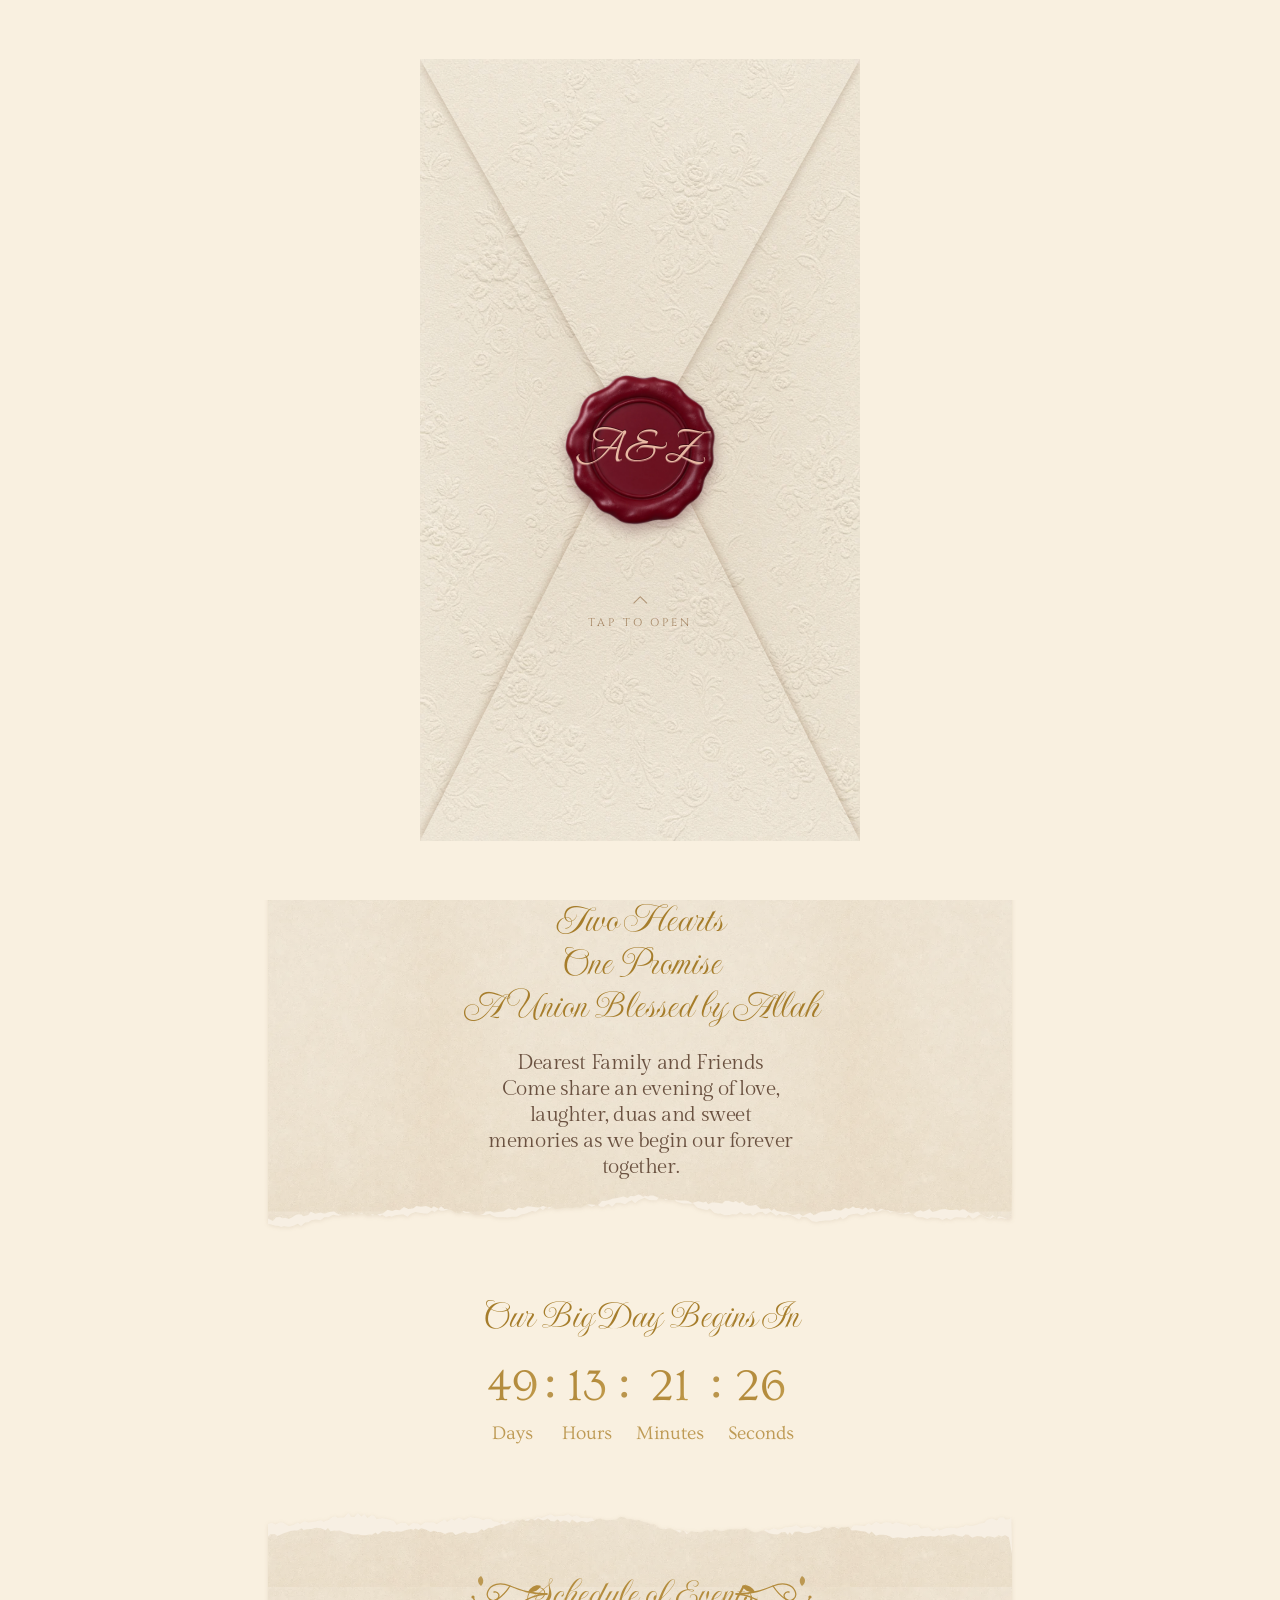
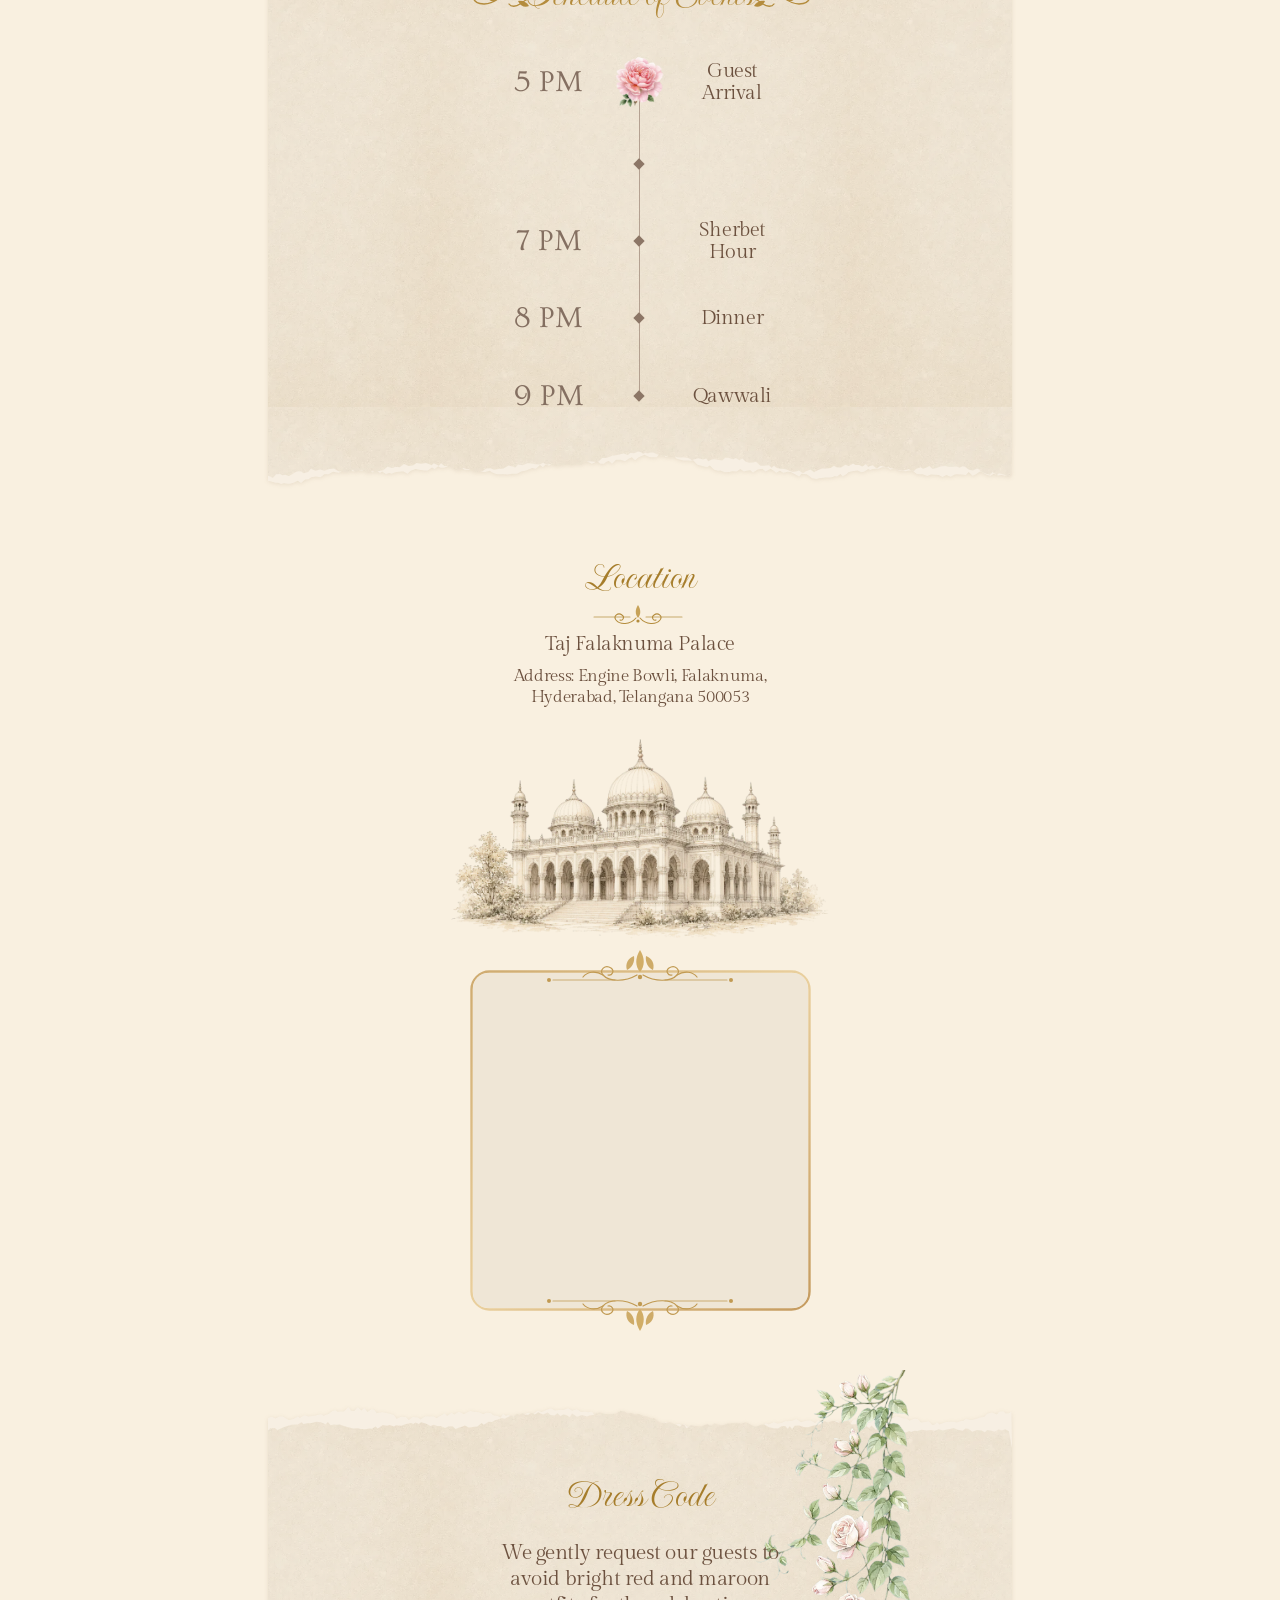
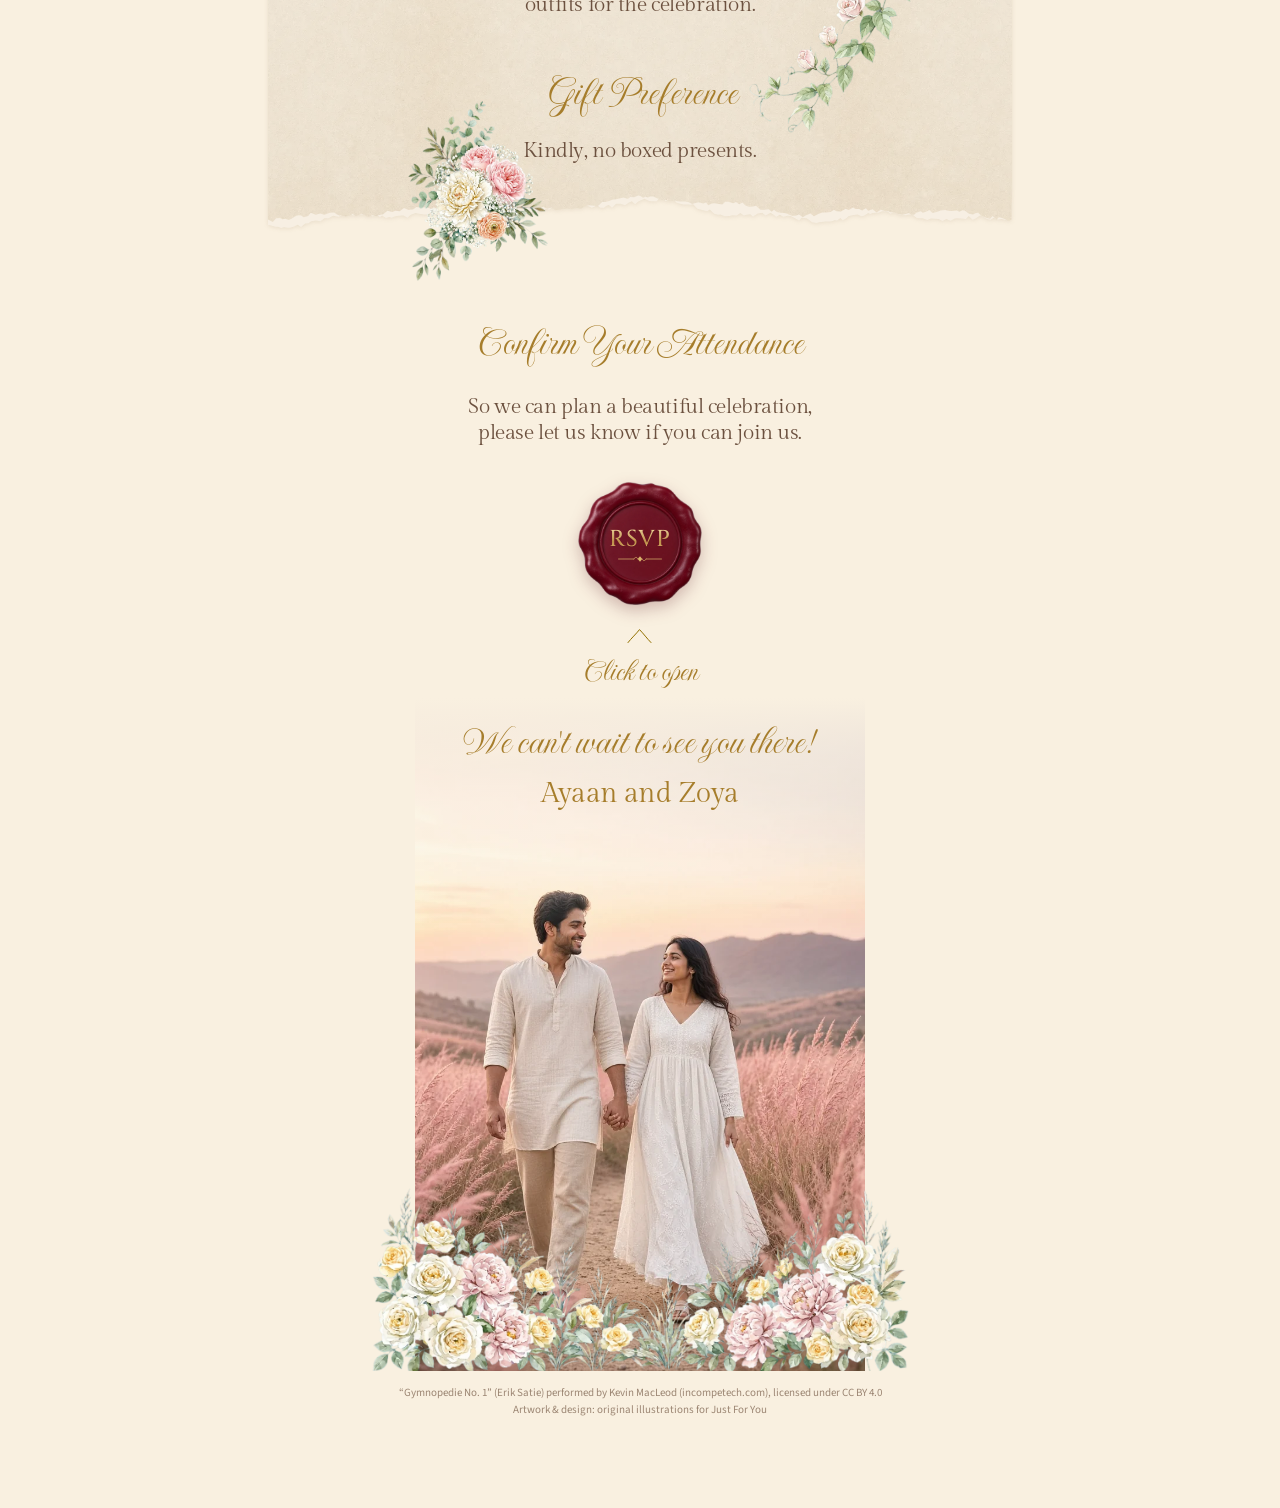
==== index.html @ adc402e2 "The Sacred Garden live invitation + editor" ====
<!doctype html>
<html lang="en">
<head>
<meta charset="utf-8">
<meta name="viewport" content="width=device-width,initial-scale=1,viewport-fit=cover">
<meta name="theme-color" content="#f9f0e0">
<title>The Sacred Garden — Wedding Invitation</title>
<meta property="og:title" content="The Sacred Garden — Wedding Invitation">
<meta property="og:description" content="You are warmly invited. Tap to open the invitation.">
<link rel="preload" href="assets/fonts/BeauRivage-400-normal-latin.woff2" as="font" type="font/woff2" crossorigin>
<link rel="preload" href="assets/fonts/ImperialScript-400-normal-latin.woff2" as="font" type="font/woff2" crossorigin>
<link rel="stylesheet" href="assets/fonts/fonts.css">
<link rel="stylesheet" href="styles.css">
</head>
<body class="is-locked">
<audio id="bgm" loop preload="auto"></audio>

<!-- ============ ENVELOPE INTRO ============ -->
<div id="intro" aria-label="Open your invitation" role="button" tabindex="0">
  <div class="env" id="env">
    <div class="env__inside"></div>
    <div class="env__glow"></div>
    <div class="env__w env__w--lr"><div class="env__flap env__flap--l"></div></div>
    <div class="env__w env__w--lr"><div class="env__flap env__flap--r"></div></div>
    <div class="env__w env__w--b"><div class="env__flap env__flap--b"></div></div>
    <div class="env__top" id="envTop"><div class="env__flap env__flap--t"></div></div>
    <div class="env__seal" id="envSeal"><img src="assets/img/seal.webp" alt=""><span class="env__mono" data-bind="monogram">A&amp;Z</span></div>
  </div>
  <div class="tap"><div class="tap__chev"></div><div class="tap__lbl">Tap to open</div></div>
</div>

<button id="audioBtn" type="button" aria-label="Pause music">
  <svg class="i-pause" viewBox="0 0 24 24"><rect x="6" y="5" width="4" height="14" rx="1"/><rect x="14" y="5" width="4" height="14" rx="1"/></svg>
  <svg class="i-play" viewBox="0 0 24 24"><polygon points="5,3 19,12 5,21"/></svg>
</button>

<main id="page">
  <!-- ============ 1. HERO ============ -->
  <section class="sec s-hero" id="s-hero">
    <div class="a hero-art"><img data-src-k="hero_image" src="assets/img/hero.webp" alt=""><div class="petals" aria-hidden="true"><i></i><i></i><i></i><i></i><i></i><i></i><i></i><i></i></div></div>
    <div class="a hero-glow"></div>
    <p class="a t-script hero-label" data-hero data-bind="hero_label" data-opt>Wedding Day</p>
    <p class="a t-ovo hero-date" data-hero data-bind="date_short">24.01.27</p>
    <h1 class="a t-names hero-names" data-hero><span class="fit" data-bind="groom_name">Ayaan</span><span class="gap"></span><span class="fit" data-bind="bride_name">Zoya</span></h1>
    <p class="a t-script hero-amp" data-hero>&amp;</p>
    <a class="a t-script hero-scroll" href="#s-count">Scroll down</a>
    <svg class="a chev bob hero-chev" viewBox="0 0 25 15.86"><path d="M1 1C4.37 5.44 9.14 9.57 12.5 14C16.8 9.57 19.69 5.44 23.99 1" fill="none" stroke="#937100" stroke-linecap="round"/></svg>
    <img class="a sway sway--a hero-fl" src="assets/img/flowers_left.webp" alt="">
    <img class="a sway sway--b hero-fr" src="assets/img/flowers_right.webp" alt="">
    <div class="a paper paper--hero"></div>
    <p class="a blessing" data-bind="blessing" data-opt dir="auto"></p>
    <p class="a t-script tagline" data-anim="fadein" data-dur="1" data-bind="tagline" data-opt data-ml></p>
    <div class="a t-body invite" data-anim="fadein" data-dur="2" data-delay=".2"><span data-bind="invite_heading" data-opt></span><span data-bind="invite_message" data-opt data-ml></span></div>
  </section>

  <!-- ============ 2. COUNTDOWN ============ -->
  <section class="sec s-count" id="s-count">
    <h2 class="a t-script sec-title" data-bind="countdown_title" data-opt>Our Big Day Begins In</h2>
    <div class="a cd" id="cd" data-anim="fadeinup" data-dur="1" data-dist="100">
      <div class="cd__b" id="cd-d"><div class="cd__w"><div class="cd__n">00</div></div><div class="cd__l">Days</div></div>
      <div class="cd__s s1">:</div>
      <div class="cd__b" id="cd-h"><div class="cd__w"><div class="cd__n">00</div></div><div class="cd__l">Hours</div></div>
      <div class="cd__s s2">:</div>
      <div class="cd__b" id="cd-m"><div class="cd__w"><div class="cd__n">00</div></div><div class="cd__l">Minutes</div></div>
      <div class="cd__s s3">:</div>
      <div class="cd__b" id="cd-s"><div class="cd__w"><div class="cd__n">00</div></div><div class="cd__l">Seconds</div></div>
    </div>
    <p class="a t-body cd-done" id="cdDone" hidden>Today is the day!</p>
  </section>

  <!-- ============ 3. SCHEDULE ============ -->
  <section class="sec s-sched" id="s-sched" data-opt-sec="events">
    <div class="a paper paper--sched"></div>
    <h2 class="a t-script sec-title sched-title" data-bind="schedule_title">Schedule of Events</h2>
    <svg class="a orn-l" data-anim="fadeinleft" data-dur="2" data-dist="40" viewBox="0 0 79 41"><use href="#flourish"/></svg>
    <svg class="a orn-r" data-anim="fadeinright" data-dur="2" data-dist="40" viewBox="0 0 79 41"><use href="#flourish" transform="translate(79 0) scale(-1 1)"/></svg>
    <div class="tl" id="tl"><div class="a tl__line" id="tlLine"></div><img class="a tl__rose" id="tlRose" src="assets/img/rose.webp" alt=""></div>
  </section>

  <!-- ============ 4. LOCATION ============ -->
  <section class="sec s-loc" id="s-loc" data-opt-sec="venue">
    <h2 class="a t-script sec-title">Location</h2>
    <svg class="a loc-orn" data-anim="zoomin" data-dur="3" data-scale=".9" viewBox="0 0 92 28"><use href="#crest-sm"/></svg>
    <div class="petal-fall" aria-hidden="true"><i class="pf1"></i><i class="pf2"></i><i class="pf3"></i><i class="pf4"></i><i class="pf5"></i><i class="pf6"></i></div>
    <p class="a t-body loc-name" data-anim="fadeinup" data-dur="2" data-dist="40" data-bind="venue">Taj Falaknuma Palace</p>
    <p class="a t-body loc-addr" data-anim="fadeinup" data-dur="2" data-dist="40"><span data-bind="venue_address" data-opt data-prefix="Address: "></span></p>
    <img class="a loc-art" data-anim="zoomin" data-dur="1" data-scale=".9" src="assets/img/venue.webp" alt="">
  </section>

  <!-- ============ 5. MAP ============ -->
  <section class="sec s-map" id="s-map" data-opt-sec="venue">
    <svg class="a map-frame" viewBox="0 0 341 341"><defs><linearGradient id="gfr" x1="0" y1="0" x2="1" y2="1"><stop offset="0" stop-color="#c49a54"/><stop offset=".5" stop-color="#e6c88e"/><stop offset="1" stop-color="#b8863f"/></linearGradient></defs><rect x="1.5" y="1.5" width="338" height="338" rx="18" fill="none" stroke="url(#gfr)" stroke-width="2.4"/></svg>
    <div class="a map-box"><iframe id="mapFrame" title="Venue map" loading="lazy" referrerpolicy="no-referrer-when-downgrade" allowfullscreen></iframe><a class="map-open" id="mapOpen" target="_blank" rel="noopener">Open in Google Maps ↗</a></div>
    <svg class="a map-orn map-orn--t" viewBox="0 0 190 43"><use href="#crest"/></svg>
    <svg class="a map-orn map-orn--b" viewBox="0 0 190 43"><use href="#crest" transform="translate(0 43) scale(1 -1)"/></svg>
  </section>

  <!-- ============ 6. DRESS CODE & GIFTS ============ -->
  <section class="sec s-notes" id="s-notes">
    <div class="a paper paper--notes"></div>
    <img class="a sway sway--c notes-vine" src="assets/img/vine.webp" alt="">
    <img class="a sway sway--d notes-fl" src="assets/img/flowers_left.webp" alt="">
    <div class="notes" id="notes">
      <div class="note" data-opt-wrap="dress_code"><h2 class="t-script sec-title-in">Dress Code</h2><p class="t-body note__p" data-anim="fadeinup" data-dur="2" data-dist="40" data-bind="dress_code"></p></div>
      <div class="note" data-opt-wrap="gift_note"><h2 class="t-script sec-title-in">Gift Preference</h2><p class="t-body note__p" data-anim="fadeinup" data-dur="2" data-dist="40" data-bind="gift_note"></p></div>
    </div>
  </section>

  <!-- ============ 7. RSVP ============ -->
  <section class="sec s-rsvp" id="s-rsvp">
    <h2 class="a t-script sec-title">Confirm Your Attendance</h2>
    <p class="a t-body rsvp-p" data-anim="fadeinup" data-dur="2" data-dist="40" data-bind="rsvp_message" data-opt></p>
    <button class="a rsvp-seal" id="rsvpOpen" type="button" data-anim="zoomin" data-dur="1.5" data-delay=".5" data-scale=".9" aria-label="Open the RSVP form">
      <img src="assets/img/seal.webp" alt=""><span class="rsvp-seal__t">RSVP</span><svg class="rsvp-seal__o" viewBox="0 0 60 10"><use href="#tiny"/></svg>
    </button>
    <svg class="a chev bob rsvp-chev" viewBox="0 0 25 15.86"><path d="M1 14.5C4.37 10.1 9.14 5.9 12.5 1.5C16.8 5.9 19.69 10.1 23.99 14.5" fill="none" stroke="#937100" stroke-linecap="round"/></svg>
    <button class="a t-script bob rsvp-click" type="button" onclick="document.getElementById('rsvpOpen').click()">Click to open</button>
  </section>

  <!-- ============ 8. CLOSING ============ -->
  <section class="sec s-end" id="s-end">
    <img class="a end-photo" data-src-k="couple_photo" src="assets/img/couple.webp" alt="The couple">
    <div class="a end-fade"></div>
    <h2 class="a t-script sec-title end-title" data-anim="fadein" data-dur="1" data-bind="closing_line" data-opt></h2>
    <p class="a t-body end-names" data-anim="fadeinup" data-dur="2" data-dist="40" data-bind="names_and">Ayaan and Zoya</p>
    <img class="a sway sway--e end-border" src="assets/img/border.webp" alt="">
  </section>
  <footer class="credit" id="credit"><span data-bind="music_credit" data-opt></span><br>Artwork &amp; design: original illustrations for Just For You</footer>
</main>

<!-- ============ RSVP POPUP ============ -->
<div class="pop" id="pop" hidden role="dialog" aria-modal="true" aria-labelledby="popT">
  <button class="pop__x" id="popX" type="button" aria-label="Close dialog window"><svg width="23" height="23" viewBox="0 0 23 23"><g fill="#fff"><rect transform="translate(11.31 11.31) rotate(-45) translate(-11.31 -11.31)" x="10.31" y="-3.69" width="2" height="30"/><rect transform="translate(11.31 11.31) rotate(45) translate(-11.31 -11.31)" x="10.31" y="-3.69" width="2" height="30"/></g></svg></button>
  <form class="pop__box" id="rsvpForm" novalidate>
    <h3 id="popT">Confirm Your Attendance</h3>
    <p class="pop__d" data-bind="rsvp_by" data-opt></p>
    <label class="pf"><span>Your name</span><input name="name" required autocomplete="name"></label>
    <div class="pf"><span>Will you be attending?</span>
      <label class="rd"><input type="radio" name="att" value="Joyfully accepts" required><i></i>Joyfully accepts</label>
      <label class="rd"><input type="radio" name="att" value="Regretfully declines"><i></i>Regretfully declines</label></div>
    <label class="pf"><span>Number of guests attending</span><input name="guests" inputmode="numeric"></label>
    <label class="pf"><span>A song that gets you dancing</span><input name="song"></label>
    <label class="pf"><span>Children attending</span><small>Please share their names and ages.</small><input name="kids"></label>
    <p class="pop__err" id="popErr" hidden>Please add your name and choose an option.</p>
    <button class="pop__btn" type="submit"><span>Submit</span><i class="shine"></i></button>
    <p class="pop__ok" id="popOk" hidden>Thank you! WhatsApp will open with your reply — just press send.</p>
  </form>
</div>

<!-- SVG ornaments (original drawings) -->
<svg width="0" height="0" style="position:absolute" aria-hidden="true">
  <defs>
    <g id="flourish" fill="none" stroke="#b48c3d" stroke-width="1.3" stroke-linecap="round">
      <path d="M77 21 C60 21 50 17 40 13 C30 9 21 11 18 18 C15 25 22 30 27 26 C31 23 28 18 24 19"/>
      <path d="M40 13 C34 22 26 30 14 31 C8 31 4 28 3 24"/>
      <path d="M77 21 C64 22 56 26 50 31 C46 34 41 34 39 31"/>
      <path d="M58 19 c3 -6 9 -8 13 -6 c-3 5 -8 7 -13 6z" fill="#b48c3d" stroke="none"/>
      <path d="M48 28 c2 5 7 7 11 5 c-2 -4 -7 -6 -11 -5z" fill="#b48c3d" stroke="none"/>
      <circle cx="3" cy="24" r="1.6" fill="#b48c3d" stroke="none"/>
      <path d="M11 13 c-4 -3 -4 -8 0 -10 c3 3 3 7 0 10z" fill="#b48c3d" stroke="none" opacity=".85"/>
    </g>
    <g id="crest-sm" fill="none" stroke="#b48c3d" stroke-width="1.1" stroke-linecap="round">
      <path d="M46 6 c-3 5 -3 9 0 13 c3 -4 3 -8 0 -13z" fill="#c7a258" stroke="none"/>
      <path d="M2 18 H38 M54 18 H90" opacity=".7"/>
      <path d="M44 19 C38 26 28 26 24 21 C21 17 26 13 30 16 C33 18 31 22 28 21"/>
      <path d="M48 19 C54 26 64 26 68 21 C71 17 66 13 62 16 C59 18 61 22 64 21"/>
      <circle cx="46" cy="22" r="1.6" fill="#b48c3d" stroke="none"/>
    </g>
    <g id="crest" fill="none" stroke="#c19a52" stroke-width="1.2" stroke-linecap="round">
      <path d="M8 38 H70 M120 38 H182" opacity=".75"/>
      <circle cx="4" cy="38" r="2" fill="#c19a52" stroke="none"/><circle cx="186" cy="38" r="2" fill="#c19a52" stroke="none"/>
      <path d="M95 8 c-5 8 -5 16 0 22 c5 -6 5 -14 0 -22z" fill="#d1ad66" stroke="none"/>
      <path d="M89 14 c-6 2 -9 8 -7 14 c5 -2 8 -8 7 -14z M101 14 c6 2 9 8 7 14 c-5 -2 -8 -8 -7 -14z" fill="#c9a35b" stroke="none" opacity=".9"/>
      <path d="M92 33 C80 40 64 40 58 33 C54 28 60 22 66 26 C70 29 67 34 63 33"/>
      <path d="M98 33 C110 40 126 40 132 33 C136 28 130 22 124 26 C120 29 123 34 127 33"/>
      <path d="M58 33 C50 28 42 30 38 35 M132 33 C140 28 148 30 152 35"/>
      <circle cx="95" cy="35" r="2.2" fill="#c19a52" stroke="none"/>
    </g>
    <g id="tiny" fill="none" stroke="#d9b56c" stroke-width=".9" stroke-linecap="round">
      <path d="M2 5 H22 M38 5 H58"/><path d="M30 1.5 l3 3.5 -3 3.5 -3 -3.5z" fill="#d9b56c" stroke="none"/>
      <path d="M22 5 c2 -3 4 -3 5 0 M38 5 c-2 3 -4 3 -5 0"/>
    </g>
  </defs>
</svg>

<script src="assets/sample-data.js"></script>
<script src="assets/jfy-codec.js"></script>
<script src="assets/data-loader.js"></script>
<script src="script.js"></script>
</body>
</html>
---- assets/fonts/fonts.css ----
@font-face {
  font-family: 'Amiri';
  font-style: normal;
  font-weight: 400;
  font-display: swap;
  src: url(Amiri-400-normal-arabic.woff2) format('woff2');
  unicode-range: U+0600-06FF, U+0750-077F, U+0870-0891, U+0897-08E1, U+08E3-08FF, U+200C-200E, U+2010-2011, U+204F, U+2E41, U+FB50-FDFF, U+FE70-FE74, U+FE76-FEFC, U+102E0-102FB, U+10E60-10E7E, U+10EC2-10EC7, U+10EC9-10EEE, U+10EF0-10EFF, U+1EE00-1EE03, U+1EE05-1EE1F, U+1EE21-1EE22, U+1EE24, U+1EE27, U+1EE29-1EE32, U+1EE34-1EE37, U+1EE39, U+1EE3B, U+1EE42, U+1EE47, U+1EE49, U+1EE4B, U+1EE4D-1EE4F, U+1EE51-1EE52, U+1EE54, U+1EE57, U+1EE59, U+1EE5B, U+1EE5D, U+1EE5F, U+1EE61-1EE62, U+1EE64, U+1EE67-1EE6A, U+1EE6C-1EE72, U+1EE74-1EE77, U+1EE79-1EE7C, U+1EE7E, U+1EE80-1EE89, U+1EE8B-1EE9B, U+1EEA1-1EEA3, U+1EEA5-1EEA9, U+1EEAB-1EEBB, U+1EEF0-1EEF1;
}
@font-face {
  font-family: 'Amiri';
  font-style: normal;
  font-weight: 400;
  font-display: swap;
  src: url(Amiri-400-normal-latin.woff2) format('woff2');
  unicode-range: U+0000-00FF, U+0131, U+0152-0153, U+02BB-02BC, U+02C6, U+02DA, U+02DC, U+0304, U+0308, U+0329, U+2000-206F, U+20AC, U+2122, U+2191, U+2193, U+2212, U+2215, U+FEFF, U+FFFD;
}
@font-face {
  font-family: 'Amiri';
  font-style: normal;
  font-weight: 700;
  font-display: swap;
  src: url(Amiri-700-normal-arabic.woff2) format('woff2');
  unicode-range: U+0600-06FF, U+0750-077F, U+0870-0891, U+0897-08E1, U+08E3-08FF, U+200C-200E, U+2010-2011, U+204F, U+2E41, U+FB50-FDFF, U+FE70-FE74, U+FE76-FEFC, U+102E0-102FB, U+10E60-10E7E, U+10EC2-10EC7, U+10EC9-10EEE, U+10EF0-10EFF, U+1EE00-1EE03, U+1EE05-1EE1F, U+1EE21-1EE22, U+1EE24, U+1EE27, U+1EE29-1EE32, U+1EE34-1EE37, U+1EE39, U+1EE3B, U+1EE42, U+1EE47, U+1EE49, U+1EE4B, U+1EE4D-1EE4F, U+1EE51-1EE52, U+1EE54, U+1EE57, U+1EE59, U+1EE5B, U+1EE5D, U+1EE5F, U+1EE61-1EE62, U+1EE64, U+1EE67-1EE6A, U+1EE6C-1EE72, U+1EE74-1EE77, U+1EE79-1EE7C, U+1EE7E, U+1EE80-1EE89, U+1EE8B-1EE9B, U+1EEA1-1EEA3, U+1EEA5-1EEA9, U+1EEAB-1EEBB, U+1EEF0-1EEF1;
}
@font-face {
  font-family: 'Amiri';
  font-style: normal;
  font-weight: 700;
  font-display: swap;
  src: url(Amiri-700-normal-latin.woff2) format('woff2');
  unicode-range: U+0000-00FF, U+0131, U+0152-0153, U+02BB-02BC, U+02C6, U+02DA, U+02DC, U+0304, U+0308, U+0329, U+2000-206F, U+20AC, U+2122, U+2191, U+2193, U+2212, U+2215, U+FEFF, U+FFFD;
}
@font-face {
  font-family: 'Beau Rivage';
  font-style: normal;
  font-weight: 400;
  font-display: swap;
  src: url(BeauRivage-400-normal-latin.woff2) format('woff2');
  unicode-range: U+0000-00FF, U+0131, U+0152-0153, U+02BB-02BC, U+02C6, U+02DA, U+02DC, U+0304, U+0308, U+0329, U+2000-206F, U+20AC, U+2122, U+2191, U+2193, U+2212, U+2215, U+FEFF, U+FFFD;
}
@font-face {
  font-family: 'Cinzel';
  font-style: normal;
  font-weight: 400;
  font-display: swap;
  src: url(Cinzel-400-normal-latin.woff2) format('woff2');
  unicode-range: U+0000-00FF, U+0131, U+0152-0153, U+02BB-02BC, U+02C6, U+02DA, U+02DC, U+0304, U+0308, U+0329, U+2000-206F, U+20AC, U+2122, U+2191, U+2193, U+2212, U+2215, U+FEFF, U+FFFD;
}
@font-face {
  font-family: 'Cinzel';
  font-style: normal;
  font-weight: 500;
  font-display: swap;
  src: url(Cinzel-500-normal-latin.woff2) format('woff2');
  unicode-range: U+0000-00FF, U+0131, U+0152-0153, U+02BB-02BC, U+02C6, U+02DA, U+02DC, U+0304, U+0308, U+0329, U+2000-206F, U+20AC, U+2122, U+2191, U+2193, U+2212, U+2215, U+FEFF, U+FFFD;
}
@font-face {
  font-family: 'Cormorant Garamond';
  font-style: normal;
  font-weight: 300;
  font-display: swap;
  src: url(CormorantGaramond-300-normal-latin.woff2) format('woff2');
  unicode-range: U+0000-00FF, U+0131, U+0152-0153, U+02BB-02BC, U+02C6, U+02DA, U+02DC, U+0304, U+0308, U+0329, U+2000-206F, U+20AC, U+2122, U+2191, U+2193, U+2212, U+2215, U+FEFF, U+FFFD;
}
@font-face {
  font-family: 'Cormorant Garamond';
  font-style: normal;
  font-weight: 400;
  font-display: swap;
  src: url(CormorantGaramond-400-normal-latin.woff2) format('woff2');
  unicode-range: U+0000-00FF, U+0131, U+0152-0153, U+02BB-02BC, U+02C6, U+02DA, U+02DC, U+0304, U+0308, U+0329, U+2000-206F, U+20AC, U+2122, U+2191, U+2193, U+2212, U+2215, U+FEFF, U+FFFD;
}
@font-face {
  font-family: 'Gilda Display';
  font-style: normal;
  font-weight: 400;
  font-display: swap;
  src: url(GildaDisplay-400-normal-latin.woff2) format('woff2');
  unicode-range: U+0000-00FF, U+0131, U+0152-0153, U+02BB-02BC, U+02C6, U+02DA, U+02DC, U+0304, U+0308, U+0329, U+2000-206F, U+20AC, U+2122, U+2191, U+2193, U+2212, U+2215, U+FEFF, U+FFFD;
}
@font-face {
  font-family: 'Imperial Script';
  font-style: normal;
  font-weight: 400;
  font-display: swap;
  src: url(ImperialScript-400-normal-latin.woff2) format('woff2');
  unicode-range: U+0000-00FF, U+0131, U+0152-0153, U+02BB-02BC, U+02C6, U+02DA, U+02DC, U+0304, U+0308, U+0329, U+2000-206F, U+20AC, U+2122, U+2191, U+2193, U+2212, U+2215, U+FEFF, U+FFFD;
}
@font-face {
  font-family: 'Ovo';
  font-style: normal;
  font-weight: 400;
  font-display: swap;
  src: url(Ovo-400-normal-latin.woff2) format('woff2');
  unicode-range: U+0000-00FF, U+0131, U+0152-0153, U+02BB-02BC, U+02C6, U+02DA, U+02DC, U+0304, U+0308, U+0329, U+2000-206F, U+20AC, U+2122, U+2191, U+2193, U+2212, U+2215, U+FEFF, U+FFFD;
}
@font-face {
  font-family: 'Source Sans 3';
  font-style: normal;
  font-weight: 400;
  font-display: swap;
  src: url(SourceSans3-400-normal-latin.woff2) format('woff2');
  unicode-range: U+0000-00FF, U+0131, U+0152-0153, U+02BB-02BC, U+02C6, U+02DA, U+02DC, U+0304, U+0308, U+0329, U+2000-206F, U+20AC, U+2122, U+2191, U+2193, U+2212, U+2215, U+FEFF, U+FFFD;
}
---- styles.css ----
/* The Sacred Garden — layout measured at 390px and centred like the reference artboard (all widths). */
[hidden]{display:none!important}
:root{--cream:#f9f0e0;--gold:#a67d2b;--gold2:#b48c3d;--brown:#6c513f;--brown2:#846f61;--wine:#5a0f1b;
  --f-names:'Beau Rivage',cursive;--f-script:'Imperial Script',cursive;--f-ovo:'Ovo',serif;--f-body:'Gilda Display','Cormorant Garamond',serif}
*{box-sizing:border-box;margin:0;padding:0}
html{-webkit-text-size-adjust:100%;scroll-behavior:smooth}
body{background:var(--cream);color:var(--brown);overflow-x:hidden;-webkit-tap-highlight-color:transparent}
body.is-locked{overflow:hidden;height:100vh}
img{display:block;max-width:none;user-select:none;-webkit-user-drag:none}
button{font:inherit;color:inherit;background:none;border:0;cursor:pointer}
a{color:inherit;text-decoration:none}
#page{position:relative;overflow:hidden}
.sec{position:relative;width:100%}
.a{position:absolute}
.t-script{font-family:var(--f-script);font-weight:400;color:var(--gold);text-align:center}
.t-ovo{font-family:var(--f-ovo);color:var(--gold);text-align:center}
.t-names{font-family:var(--f-names);font-weight:400;color:var(--gold);text-align:center}
.t-body{font-family:var(--f-body);font-weight:400;letter-spacing:-.02em;color:var(--brown);text-align:center}
.sec-title{left:0;right:0;font-size:41px;line-height:64px;height:64px;white-space:nowrap}
.sec-title-in{font-family:var(--f-script);font-weight:400;color:var(--gold);font-size:41px;line-height:64px;height:64px;white-space:nowrap}

/* ---------- torn parchment bands ---------- */
.paper{left:calc(50% - 372px);width:744px;filter:drop-shadow(0 1px 2px rgba(120,90,50,.12))}
.paper::before,.paper::after{content:"";position:absolute;left:0;right:0}
.paper::before{top:0;bottom:0;background:#f7efe3;
  -webkit-mask:url(assets/img/torn-top2.svg) top/100% 56px no-repeat,linear-gradient(#000,#000) center/100% calc(100% - 110px) no-repeat,url(assets/img/torn-bot2.svg) bottom/100% 56px no-repeat;
          mask:url(assets/img/torn-top2.svg) top/100% 56px no-repeat,linear-gradient(#000,#000) center/100% calc(100% - 110px) no-repeat,url(assets/img/torn-bot2.svg) bottom/100% 56px no-repeat}
.paper::after{top:7px;bottom:7px;background:linear-gradient(rgba(236,228,224,.42),rgba(236,228,224,.42)),url(assets/img/parchment.webp) center/420px,#ede1cf;
  -webkit-mask:url(assets/img/torn-top.svg) top/100% 50px no-repeat,linear-gradient(#000,#000) center/100% calc(100% - 98px) no-repeat,url(assets/img/torn-bot.svg) bottom/100% 50px no-repeat;
          mask:url(assets/img/torn-top.svg) top/100% 50px no-repeat,linear-gradient(#000,#000) center/100% calc(100% - 98px) no-repeat,url(assets/img/torn-bot.svg) bottom/100% 50px no-repeat}

/* ---------- 1. hero (1240) ---------- */
.s-hero{height:1240px}
.hero-art{top:0;left:calc(50% - 225px);width:450px;height:800px;overflow:hidden;
  -webkit-mask:linear-gradient(#000 0,#000 78%,transparent 96%);mask:linear-gradient(#000 0,#000 78%,transparent 96%)}
.hero-art img{width:450px;height:800px;object-fit:cover;opacity:.55;animation:kb 24s ease-in-out infinite alternate}
@keyframes kb{to{transform:scale(1.06)}}
.hero-glow{top:0;left:calc(50% - 225px);width:450px;height:676px;opacity:.5;background:radial-gradient(circle,#fff9eb 0%,rgba(255,231,192,0) 85%)}
.hero-art::after{content:"";position:absolute;inset:0;background:radial-gradient(ellipse 60% 45% at 50% 42%,rgba(249,240,224,.92),rgba(249,240,224,.35) 70%,rgba(249,240,224,.2))}
.hero-label{top:154px;left:0;right:0;font-size:40px;line-height:20px;height:37px;padding-top:8px}
.hero-date{top:196px;left:0;right:0;font-size:25px;line-height:13px;height:37px;padding-top:12px}
.hero-names{top:294px;left:0;right:0;height:168px;font-size:80px;line-height:56px}
.hero-names span{display:block;height:56px;white-space:nowrap}
.hero-amp{top:356px;left:calc(50% - 22px);width:55px;font-size:40px;line-height:44px;color:#a07b33}
.hero-scroll{top:518px;left:calc(50% - 158px);width:316px;font-size:32px;line-height:35px}
.chev{width:25px;height:16px;overflow:visible}
.hero-chev{top:558px;left:calc(50% - 12px)}
.hero-fl{top:568px;left:calc(50% - 237px);width:218px;height:334px;object-fit:contain;object-position:left bottom;transform-origin:0 100%}
.hero-fr{top:586px;left:calc(50% + 38px);width:210px;height:319px;object-fit:contain;object-position:right bottom;transform-origin:100% 100%}
.paper--hero{top:763px;height:477px}
.blessing{top:813px;left:calc(50% - 142px);width:283px;height:86px;font-family:'Amiri',serif;font-weight:700;font-size:31px;line-height:86px;color:var(--gold);text-align:center;white-space:nowrap}
.tagline{top:899px;left:0;right:0;font-size:41px;line-height:43px}
.invite{top:1050px;left:calc(50% - 153px);width:307px;font-size:21px;line-height:26px;color:#6a5140}
.invite span{display:block}
.petals{position:absolute;inset:0;pointer-events:none}
.petals i{position:absolute;top:-20px;width:11px;height:9px;border-radius:70% 0 70% 0;background:linear-gradient(135deg,#f6d3cf,#e8a9a4);opacity:0;animation:fall 11s linear infinite}
.petals i:nth-child(1){left:12%;animation-delay:0s}.petals i:nth-child(2){left:28%;animation-delay:2.5s;animation-duration:13s}
.petals i:nth-child(3){left:46%;animation-delay:5s}.petals i:nth-child(4){left:63%;animation-delay:1.2s;animation-duration:12s}
.petals i:nth-child(5){left:78%;animation-delay:3.8s}.petals i:nth-child(6){left:90%;animation-delay:7s;animation-duration:14s}
.petals i:nth-child(7){left:36%;animation-delay:8.5s}.petals i:nth-child(8){left:70%;animation-delay:9.6s;animation-duration:12s}
@keyframes fall{0%{opacity:0;transform:translate(0,0) rotate(0)}10%{opacity:.9}85%{opacity:.8}100%{opacity:0;transform:translate(60px,640px) rotate(420deg)}}

/* sway (Tilda "intoview" loops: scale + rotate, 2s each way) */
.sway{animation:2s ease-in-out infinite alternate}
.sway--a{animation-name:swA}.sway--b{animation-name:swB}.sway--c{animation-name:swC}.sway--d{animation-name:swD;animation-duration:1.5s}.sway--e{animation-name:swC}
@keyframes swA{to{scale:1.06;rotate:2deg}}@keyframes swB{to{scale:1.04;rotate:-2deg}}
@keyframes swC{to{scale:1.02;rotate:1deg}}@keyframes swD{0%{scale:1;rotate:0deg}33%{scale:1.04;rotate:1deg}66%{scale:.98;rotate:-2deg}100%{scale:1;rotate:0deg}}
.bob{animation:bob 1.1s ease-in-out infinite}
@keyframes bob{0%,100%{translate:0 0}55%{translate:0 5px}}

/* ---------- 2. countdown (247) ---------- */
.s-count{height:247px;margin-top:15px}
.s-count .sec-title{top:29px}
.cd{top:104px;left:calc(50% - 235px);width:470px;display:flex;justify-content:center;align-items:center;gap:6px}
.cd__b{text-align:center}
.cd__w{overflow:hidden;height:56px;display:flex;align-items:center;justify-content:center}
.cd__n{font:45px/1.2 var(--f-ovo);white-space:nowrap;display:block;
  background:linear-gradient(105deg,#b48c3d 0%,#b48c3d 25%,#cda95a 46%,#d8ba72 52%,#cda95a 58%,#b48c3d 75%,#b48c3d 100%);background-size:300% 100%;
  -webkit-background-clip:text;background-clip:text;-webkit-text-fill-color:transparent;color:transparent;clip-path:inset(0 100% 0 0);
  transition:transform .55s cubic-bezier(.25,.1,.25,1),opacity .55s ease}
.cd.on .cd__n{animation:ink 1.1s cubic-bezier(.4,0,.2,1) forwards,shim 4.5s ease-in-out 1.1s infinite}
.cd.on #cd-h .cd__n{animation-delay:.18s,1.28s}.cd.on #cd-m .cd__n{animation-delay:.36s,1.46s}.cd.on #cd-s .cd__n{animation-delay:.54s,1.64s}
@keyframes ink{to{clip-path:inset(0 0 0 0)}}
@keyframes shim{0%,100%{background-position:100% 0}50%{background-position:0 0}}
.cd__n.out{transform:translateY(-60%);opacity:0}.cd__n.in{transform:translateY(60%);opacity:0;transition:none}
.cd__l{font:400 19px var(--f-ovo);margin-top:8px;color:#b48c3d;opacity:0;transition:opacity .8s ease}
.cd.on .cd__l{opacity:.85}.cd.on #cd-d .cd__l{transition-delay:.9s}.cd.on #cd-h .cd__l{transition-delay:1.08s}.cd.on #cd-m .cd__l{transition-delay:1.26s}.cd.on #cd-s .cd__l{transition-delay:1.44s}
.cd__s{font:52px/1 var(--f-ovo);margin-top:-40px;color:#b48c3d;opacity:0;transition:opacity .6s ease}
.cd.on .cd__s{opacity:.9}.cd.on .s1{transition-delay:.25s}.cd.on .s2{transition-delay:.43s}.cd.on .s3{transition-delay:.61s}
.cd-done{top:120px;left:0;right:0;font-size:26px;color:var(--gold)}

/* ---------- 3. schedule ---------- */
.s-sched{height:570px;margin-top:15px}
.paper--sched{top:-20px;height:600px}
.sched-title{top:45px;color:var(--gold2)}
.orn-l,.orn-r{top:56px;width:79px;height:41px}
.orn-l{left:calc(50% - 170px)}.orn-r{left:calc(50% + 94px)}
.tl{position:absolute;inset:0}
.tl__line{left:calc(50% - 1px);top:160px;width:1px;background:#9c8575;opacity:.7}
.tl__dot{position:absolute;left:calc(50% - 5px);width:8px;height:8px;background:#8c7666;rotate:45deg}
.tl__time{position:absolute;left:calc(50% - 156px);width:129px;font:30px/47px var(--f-ovo);color:var(--brown2);text-align:center;white-space:nowrap}
.tl__name{position:absolute;left:calc(50% + 42px);width:100px;font:20px/22px var(--f-body);letter-spacing:-.02em;color:var(--brown);text-align:center;overflow-wrap:break-word}
.tl__rose{left:calc(50% - 28px);top:140px;width:55px;height:50px;object-fit:contain;z-index:2;will-change:transform}

/* ---------- 4. location (421) ---------- */
.s-loc{height:421px;margin-top:30px}
.s-loc .sec-title{top:28px}
.loc-orn{top:82px;left:calc(50% - 48px);width:92px;height:28px}
.loc-name{top:112px;left:calc(50% - 160px);width:320px;font-size:20px;line-height:31px}
.loc-addr{top:149px;left:calc(50% - 154px);width:308px;font-size:17px;line-height:21px}
.loc-art{top:222px;left:calc(50% - 189px);width:378px;height:200px;object-fit:contain}
.petal-fall{position:absolute;inset:0;pointer-events:none;z-index:4}
.petal-fall i{position:absolute;width:30px;height:24px;background:radial-gradient(ellipse at 30% 30%,#fbe3e0,#eab1ab 70%);border-radius:80% 10% 80% 10%;box-shadow:inset -2px -2px 4px rgba(190,110,110,.25);opacity:0}
.pf1{top:20px;left:calc(50% + 140px)}.pf2{top:11px;left:calc(50% - 118px)}.pf3{top:127px;left:calc(50% - 189px)}.pf4{top:144px;left:calc(50% + 172px)}.pf5{top:260px;left:calc(50% - 170px)}.pf6{top:284px;left:calc(50% + 95px)}
.s-loc.seen .petal-fall i{animation:8s ease-in forwards}
.s-loc.seen .pf1{animation-name:pfa}.s-loc.seen .pf2{animation-name:pfb}.s-loc.seen .pf3{animation-name:pfc;animation-duration:9s}.s-loc.seen .pf4{animation-name:pfd}.s-loc.seen .pf5{animation-name:pfe;animation-duration:3s}.s-loc.seen .pf6{animation-name:pff;animation-duration:2s}
@keyframes pfa{0%{opacity:1}37%{transform:translate(27px,163px) rotate(-6deg)}75%{opacity:.8;transform:translate(60px,341px) rotate(-7deg)}100%{opacity:0;transform:translate(77px,381px) rotate(2deg)}}
@keyframes pfb{0%{opacity:1}37%{transform:translate(-39px,163px) rotate(-6deg)}75%{opacity:.8;transform:translate(-69px,341px) rotate(2deg)}100%{opacity:0;transform:translate(-77px,381px) rotate(2deg)}}
@keyframes pfc{0%{opacity:1}33%{transform:translate(29px,73px) rotate(-6deg)}78%{opacity:1;transform:translate(57px,204px) rotate(-6deg)}100%{opacity:0;transform:translate(67px,224px) rotate(-6deg)}}
@keyframes pfd{0%{opacity:1}37%{transform:translate(-39px,133px) rotate(-6deg)}75%{opacity:1;transform:translate(-69px,221px) rotate(2deg)}100%{opacity:0;transform:translate(-99px,251px) rotate(2deg)}}
@keyframes pfe{0%{opacity:1}100%{opacity:0;transform:translate(39px,83px) rotate(-12deg)}}
@keyframes pff{0%{opacity:1}100%{opacity:0;transform:translate(-39px,73px) rotate(-6deg)}}

/* ---------- 5. map (343) ---------- */
.s-map{height:343px;margin-top:30px}
.map-frame{top:2px;left:calc(50% - 170px);width:341px;height:341px;opacity:.8}
.map-box{top:5px;left:calc(50% - 167px);width:335px;height:335px;border-radius:15px;overflow:hidden;background:#efe6d6}
.map-box iframe{width:100%;height:100%;border:0;display:block}
.map-open{position:absolute;right:8px;top:8px;font:12px/1 'Source Sans 3',sans-serif;background:rgba(255,255,255,.92);color:#5a3f2e;padding:7px 10px;border-radius:999px;box-shadow:0 2px 6px rgba(0,0,0,.15)}
.map-orn{left:calc(50% - 95px);width:190px;height:43px}
.map-orn--t{top:-26px}.map-orn--b{top:328px}

/* ---------- 6. dress code & gifts ---------- */
.s-notes{height:491px;margin-top:60px}
.notes-rose{top:-181px;left:calc(50% - 254px);width:118px;height:109px;object-fit:contain}
.paper--notes{top:20px;height:452px}
.notes-vine{top:-1px;left:calc(50% - 5px);width:276px;height:363px;object-fit:contain;object-position:right top;transform-origin:100% 0;z-index:1}
.notes-fl{top:330px;left:calc(50% - 232px);width:190px;height:180px;object-fit:contain;object-position:left bottom;transform-origin:0 100%;z-index:1}
.notes{position:absolute;top:92px;left:calc(50% - 160px);width:320px;text-align:center;z-index:2}
.note+.note{margin-top:43px}
.note h2{margin:0 -120px 13px}
.note__p{font-size:21px;line-height:26px;padding:0 10px}

/* ---------- 7. RSVP (438) ---------- */
.s-rsvp{height:438px}
.s-rsvp .sec-title{top:51px}
.rsvp-p{top:134px;left:calc(50% - 186px);width:372px;font-size:21px;line-height:26px}
.rsvp-seal{top:217px;left:calc(50% - 95px);width:190px;height:133px;display:grid;place-items:center}
.rsvp-seal img{grid-area:1/1;width:124px;height:124px;object-fit:contain;filter:drop-shadow(0 6px 8px rgba(90,15,27,.25));transition:transform .3s}
.rsvp-seal:hover img{transform:scale(1.04)}
.rsvp-seal__t{grid-area:1/1;position:relative;font:500 23px/1 'Cinzel',serif;letter-spacing:.04em;margin-top:-8px;background:linear-gradient(180deg,#f3d9a0,#c99a4e 60%,#e4c07c);-webkit-background-clip:text;background-clip:text;color:transparent;text-shadow:0 1px 0 rgba(0,0,0,.05)}
.rsvp-seal__o{grid-area:1/1;position:relative;width:46px;height:8px;margin-top:30px}
.rsvp-chev{top:368px;left:calc(50% - 13px)}
.rsvp-click{top:387px;left:calc(50% - 112px);width:224px;font-size:32px;line-height:50px}

/* ---------- 8. closing (673) ---------- */
.s-end{height:673px}
.end-photo{top:0;left:calc(50% - 225px);width:450px;height:675px;object-fit:cover;object-position:50% 30%}
.end-fade{top:0;left:calc(50% - 226px);width:451px;height:237px;background:linear-gradient(0deg,rgba(232,221,207,0) 0%,#f9f0e0 100%)}
.end-title{top:12px}
.end-names{top:73px;left:calc(50% - 180px);width:360px;font-size:28px;line-height:45px;color:var(--gold)}
.end-border{top:466px;left:calc(50% - 268px);width:537px;height:210px;object-fit:contain;object-position:50% 100%;transform-origin:50% 100%}
.credit{position:relative;padding:14px 18px 90px;font:11px/1.5 'Source Sans 3',sans-serif;color:#9b8572;text-align:center;background:var(--cream)}

/* ---------- entrance animations (Tilda-style) ---------- */
[data-anim]{opacity:0;transition-property:opacity,translate,scale;transition-timing-function:ease;transition-duration:var(--dur,1s);transition-delay:var(--delay,0s)}
[data-anim=fadeinup]{translate:0 var(--dist,30px)}
[data-anim=fadeinleft]{translate:calc(var(--dist,40px) * -1) 0}
[data-anim=fadeinright]{translate:var(--dist,40px) 0}
[data-anim=zoomin]{scale:var(--scale,.9)}
[data-anim].in{opacity:1;translate:0 0;scale:1}
[data-hero]{opacity:0;translate:0 30px;transition:opacity 2s ease,translate 2s ease}
body.revealed [data-hero]{opacity:1;translate:0 0}

/* ---------- envelope intro ---------- */
#intro{position:fixed;inset:0;z-index:9999;background:#f9f0e0;display:flex;align-items:center;justify-content:center;cursor:pointer;user-select:none;transition:opacity 1.4s ease;outline:none}
#intro.gone{opacity:0;pointer-events:none}
.env{position:relative;width:min(100vw,440px);aspect-ratio:720/1280;max-height:100vh;overflow:hidden;background:#efe3d0}
.env__inside{position:absolute;inset:0;background:radial-gradient(ellipse 60% 38% at 50% 10%,#fff6e6,#f3e2c6 55%,#e2cfb0)}
.env__glow{position:absolute;inset:0;opacity:0;background:radial-gradient(ellipse 45% 30% at 50% 30%,rgba(255,214,150,.95),rgba(255,190,110,.35) 45%,transparent 70%);mix-blend-mode:screen;transition:opacity 1.2s}
.env__w{position:absolute;inset:0}
.env__w--lr{filter:drop-shadow(0 0 3px rgba(120,85,50,.28))}
.env__w--b{filter:drop-shadow(0 -3px 4px rgba(120,85,50,.32))}
.env__flap{position:absolute;inset:0;background:linear-gradient(rgba(236,218,190,.28),rgba(236,218,190,.28)),url(assets/img/emboss.webp) center/cover,#f0e6d6}
.env__flap--l{clip-path:polygon(0 0,52% 47%,0 100%)}
.env__flap--l::after,.env__flap--r::after,.env__flap--b::after,.env__flap--t::after{content:"";position:absolute;inset:0}
.env__flap--l::after{background:linear-gradient(90deg,rgba(255,255,255,.08),rgba(140,105,70,.16))}
.env__flap--r{clip-path:polygon(100% 0,48% 47%,100% 100%)}
.env__flap--r::after{background:linear-gradient(270deg,rgba(255,255,255,.05),rgba(140,105,70,.2))}
.env__flap--b{clip-path:polygon(0 100%,50% 44%,100% 100%)}
.env__flap--b::after{background:linear-gradient(0deg,rgba(255,255,255,.12),rgba(150,115,80,.18))}
.env__flap--t::after{background:linear-gradient(180deg,rgba(255,255,255,.1),rgba(150,115,80,.12))}
.env__top{position:absolute;inset:0;transform-origin:50% 0;z-index:3;filter:drop-shadow(0 3px 4px rgba(110,80,50,.28));transition:transform 2.2s cubic-bezier(.55,.05,.3,1),filter 1s}
.env__flap--t{clip-path:polygon(0 0,100% 0,50% 50%)}
.env__seal{position:absolute;z-index:4;left:50%;top:50%;width:34%;aspect-ratio:1;translate:-50% -50%;display:grid;place-items:center;transition:top 2.2s cubic-bezier(.55,.05,.3,1),filter .6s}
.env__seal img{grid-area:1/1;width:100%;height:100%;object-fit:contain;filter:drop-shadow(0 6px 7px rgba(70,10,20,.35))}
.env__mono{grid-area:1/1;position:relative;font:400 clamp(30px,10vw,44px)/1 var(--f-names);color:#e9b9a4;margin-top:-4px;text-shadow:0 -1px 0 rgba(0,0,0,.35),0 1px 0 rgba(255,220,200,.35);white-space:nowrap}
#intro.opening .env__seal{animation:sealGlow 1.6s ease-in-out forwards}
@keyframes sealGlow{0%{filter:none}35%{filter:drop-shadow(0 0 6px #ffb070) drop-shadow(0 0 16px rgba(255,140,60,.95)) brightness(1.18)}100%{filter:drop-shadow(0 0 5px rgba(255,160,90,.6))}}
#intro.opening .env__top{transform:scaleY(.22);transition-delay:.6s;filter:drop-shadow(0 3px 3px rgba(255,170,80,.95)) drop-shadow(0 6px 14px rgba(255,150,60,.7))}
#intro.opening .env__seal{top:13%;transition-delay:.6s}
#intro.opening .env__glow{opacity:1;transition-delay:.7s}
.tap{position:absolute;bottom:30%;left:50%;transform:translateX(-50%);display:flex;flex-direction:column;align-items:center;gap:7px;animation:tapIn 1.2s .8s both;z-index:5}
@keyframes tapIn{from{opacity:0;transform:translateX(-50%) translateY(6px)}to{opacity:1;transform:translateX(-50%)}}
.tap__lbl{font:11px 'Cinzel',Georgia,serif;letter-spacing:.26em;text-transform:uppercase;color:rgba(140,100,60,.75);animation:pulse 2.4s 1.6s ease-in-out infinite;white-space:nowrap}
@keyframes pulse{0%,100%{opacity:.45;letter-spacing:.26em}50%{opacity:1;letter-spacing:.3em}}
.tap__chev{width:10px;height:10px;border-right:1.5px solid rgba(140,100,60,.6);border-top:1.5px solid rgba(140,100,60,.6);transform:rotate(-45deg);animation:chev 2.4s 1.9s ease-in-out infinite}
@keyframes chev{0%,100%{transform:rotate(-45deg);opacity:.6}50%{transform:rotate(-45deg) translate(2px,-2px);opacity:1}}
#intro.opening .tap{opacity:0;transition:opacity .4s}

/* ---------- audio button ---------- */
#audioBtn{position:fixed;bottom:20px;right:20px;width:60px;height:60px;border-radius:50%;background:var(--wine);display:flex;align-items:center;justify-content:center;z-index:9000;box-shadow:0 4px 6px rgba(0,0,0,.1);opacity:0;visibility:hidden;transition:opacity .3s}
#audioBtn.show{opacity:1;visibility:visible}
#audioBtn svg{width:30px;height:30px;fill:#fff}
#audioBtn .i-play{display:none}#audioBtn.paused .i-play{display:block}#audioBtn.paused .i-pause{display:none}

/* ---------- RSVP popup ---------- */
.pop{position:fixed;inset:0;z-index:9500;background:rgba(0,0,0,.8);overflow-y:auto;-webkit-overflow-scrolling:touch;padding:38px 0 0;animation:popIn .3s ease}
@keyframes popIn{from{opacity:0}}
.pop__x{position:fixed;top:8px;right:8px;width:23px;height:23px;z-index:2}
.pop__box{position:relative;width:min(100% - 0px,560px);margin:0 auto 40px;background:#fffaf8;border-radius:5px;padding:16px 20px 40px;font-family:'Times New Roman',Times,serif;color:#000;animation:popUp .35s ease}
@keyframes popUp{from{transform:translateY(24px);opacity:0}}
.pop__box h3{font-weight:400;font-size:22px;line-height:1.35;text-align:center;color:#4f4f4f;margin-top:4px}
.pop__d{text-align:center;font-size:18px;line-height:1.35;margin:4px 0 20px}
.pf{display:block;margin-bottom:22px;font-size:18px}
.pf>span{display:block;margin-bottom:9px}
.pf small{display:block;font:13px/1.4 'Source Sans 3',sans-serif;color:#4f4f4f;margin:-4px 0 10px}
.pf input:not([type=radio]){display:block;width:100%;height:50px;border:1px solid #c9c9c9;border-radius:5px;padding:0 14px;font:16px 'Times New Roman',Times,serif;color:#4f4f4f;background:#fff;outline:none}
.pf input:focus{border-color:#8b6a52}
.rd{display:flex;align-items:center;gap:8px;font:14px/1 'Source Sans 3',sans-serif;margin:0 0 9px;cursor:pointer}
.rd input{position:absolute;opacity:0}
.rd i{width:20px;height:20px;border-radius:50%;border:2px solid #000;opacity:.6;position:relative;flex:none}
.rd input:checked+i{opacity:1}.rd input:checked+i::after{content:"";position:absolute;inset:3px;border-radius:50%;background:#000}
.pop__btn{position:relative;overflow:hidden;width:100%;height:50px;border-radius:20px;background:var(--wine);color:#f6f1e8;font:20px 'Times New Roman',Times,serif;margin-top:4px}
.pop__btn .shine{position:absolute;top:0;left:30px;width:45px;height:100%;background:linear-gradient(90deg,rgba(255,255,255,.1),rgba(255,255,255,.4));transform:skewX(-45deg) translateX(-85px);animation:shine 3s linear infinite}
@keyframes shine{0%{transform:skewX(-45deg) translateX(-120px)}30%,100%{transform:skewX(-45deg) translateX(600px)}}
.pop__err{color:#b3261e;font:14px 'Source Sans 3',sans-serif;margin:-8px 0 12px}
.pop__ok{font:15px/1.5 'Source Sans 3',sans-serif;color:#2e6b3a;text-align:center;margin-top:14px}
@media (min-width:640px){.pop{padding-top:60px}.pop__x{top:20px;right:20px}}
@media (prefers-reduced-motion:reduce){*{animation-duration:.01s!important;animation-iteration-count:1!important;transition-duration:.01s!important}}
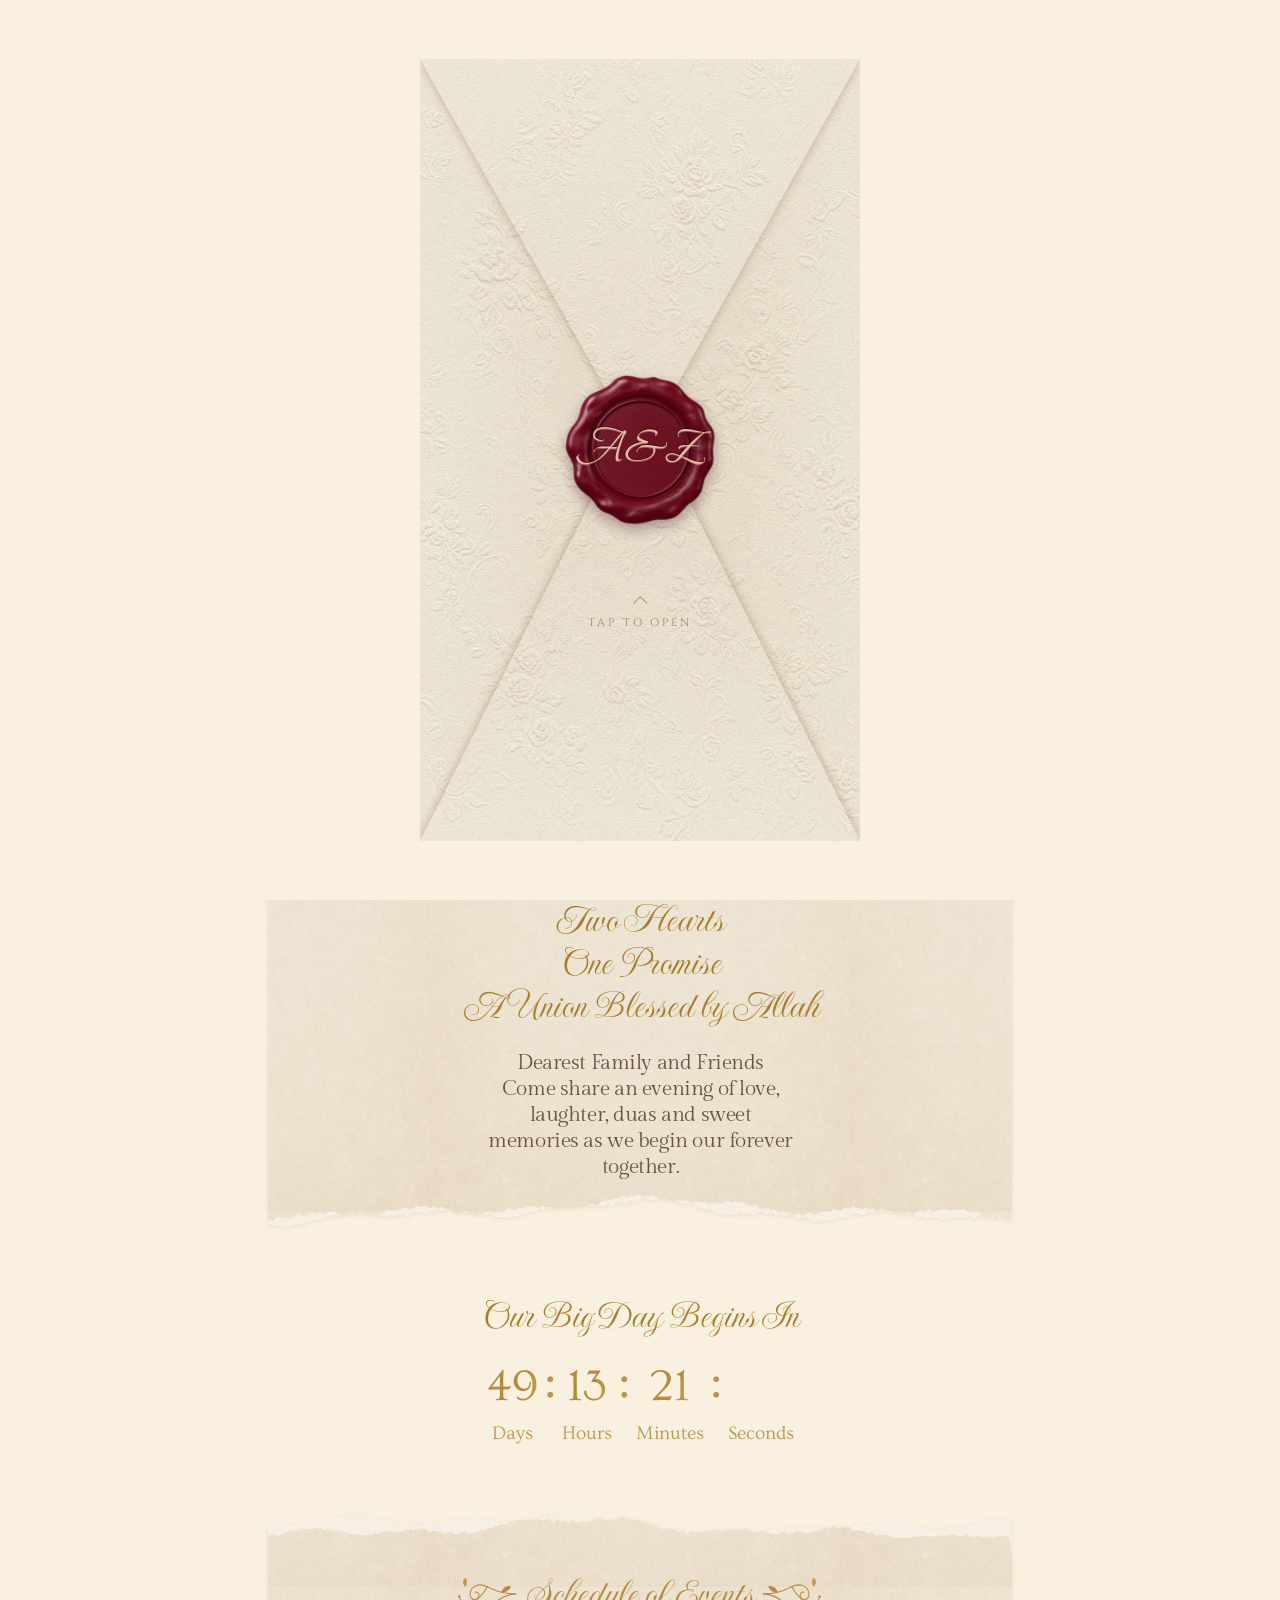
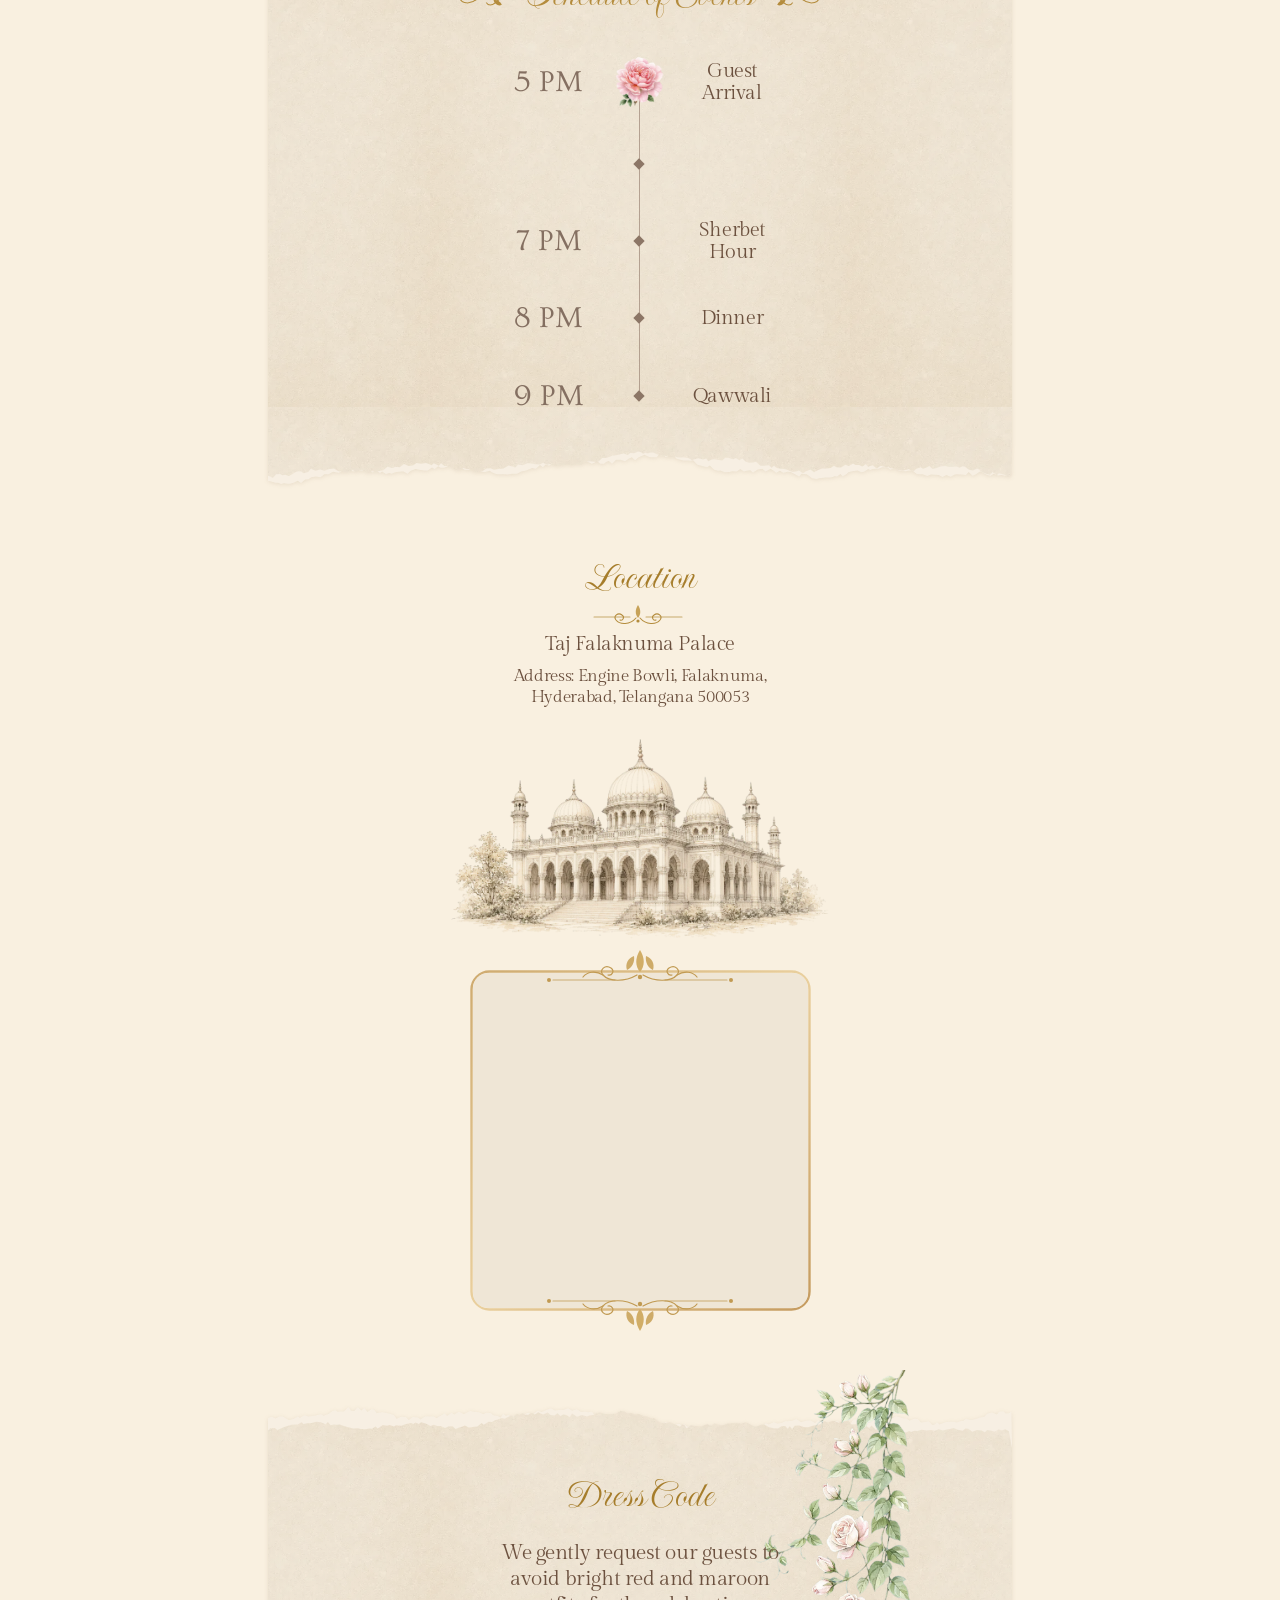
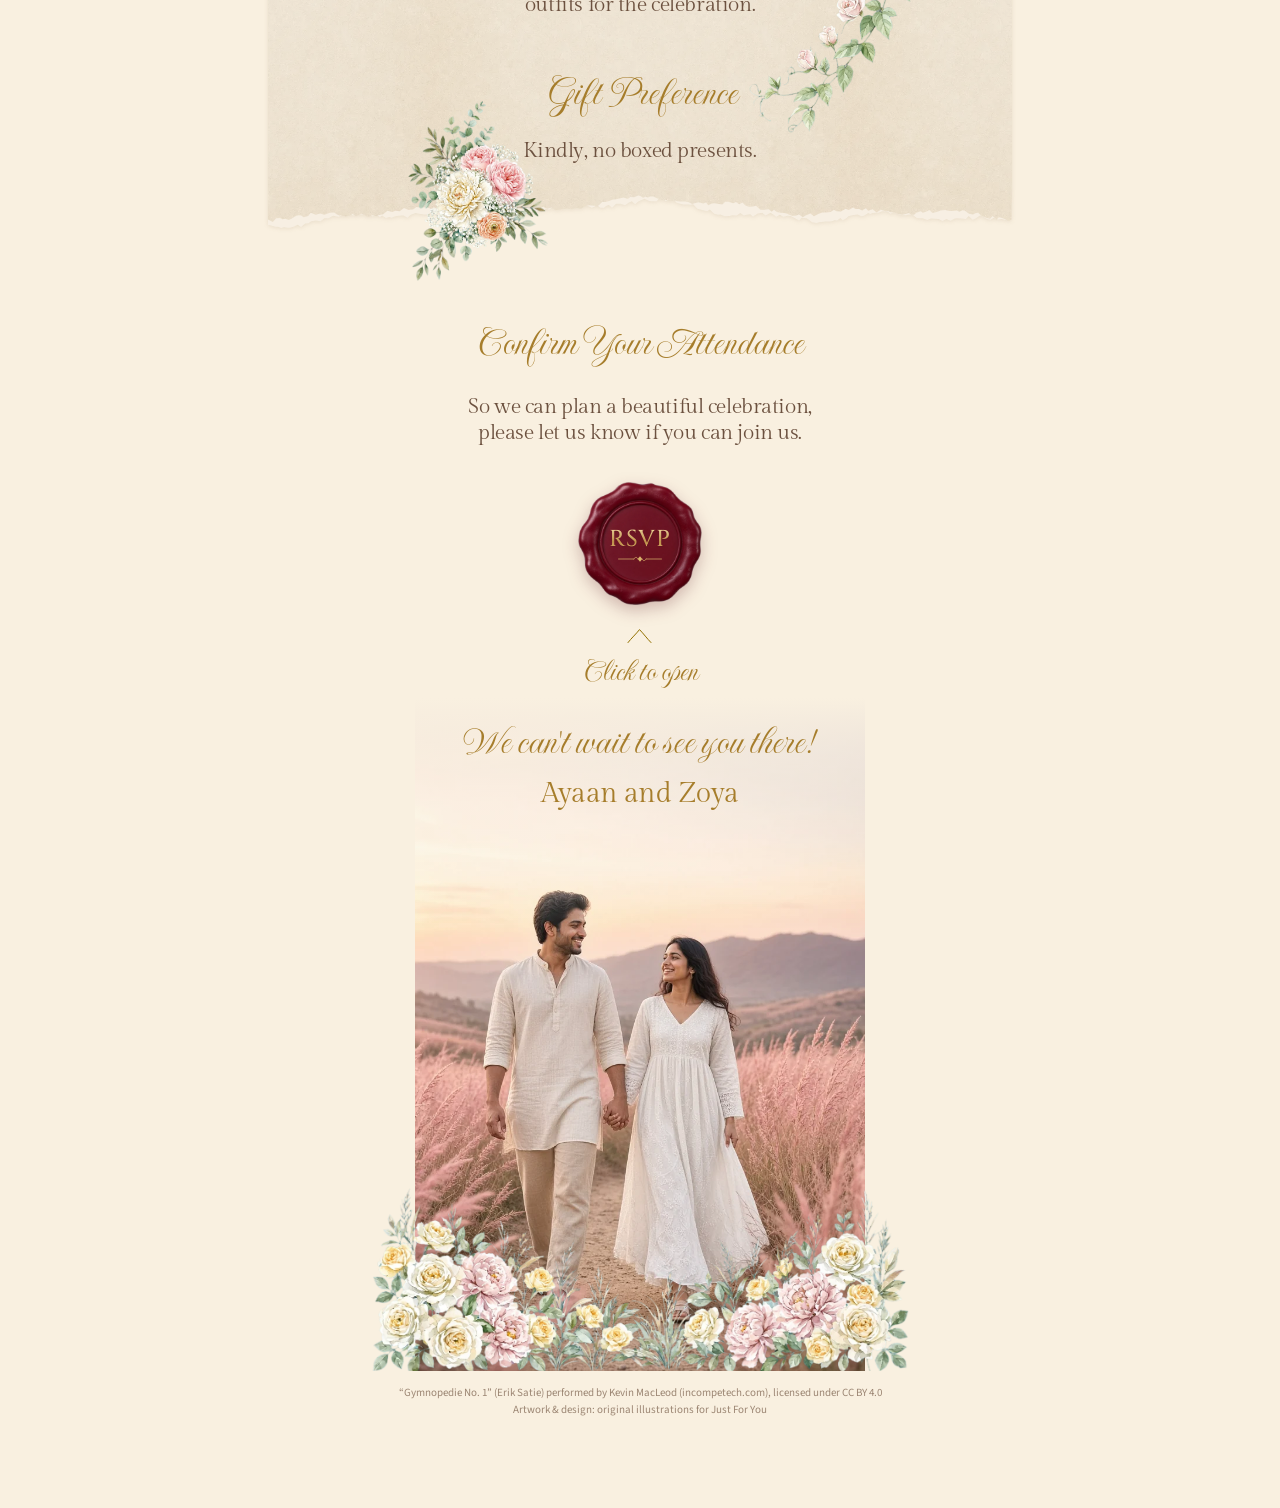
==== commit 137fa1bf: "Schedule heading: keep side flourishes clear of the title" ====
--- a/index.html
+++ b/index.html
@@ -72,8 +72,8 @@
   <section class="sec s-sched" id="s-sched" data-opt-sec="events">
     <div class="a paper paper--sched"></div>
     <h2 class="a t-script sec-title sched-title" data-bind="schedule_title">Schedule of Events</h2>
-    <svg class="a orn-l" data-anim="fadeinleft" data-dur="2" data-dist="40" viewBox="0 0 79 41"><use href="#flourish"/></svg>
-    <svg class="a orn-r" data-anim="fadeinright" data-dur="2" data-dist="40" viewBox="0 0 79 41"><use href="#flourish" transform="translate(79 0) scale(-1 1)"/></svg>
+    <svg class="a orn-l" data-anim="fadeinleft" data-dur="2" data-dist="40" viewBox="0 0 79 41" preserveAspectRatio="none"><use href="#flourish"/></svg>
+    <svg class="a orn-r" data-anim="fadeinright" data-dur="2" data-dist="40" viewBox="0 0 79 41" preserveAspectRatio="none"><use href="#flourish" transform="translate(79 0) scale(-1 1)"/></svg>
     <div class="tl" id="tl"><div class="a tl__line" id="tlLine"></div><img class="a tl__rose" id="tlRose" src="assets/img/rose.webp" alt=""></div>
   </section>
 
--- a/styles.css
+++ b/styles.css
@@ -93,8 +93,8 @@
 .s-sched{height:570px;margin-top:15px}
 .paper--sched{top:-20px;height:600px}
 .sched-title{top:45px;color:var(--gold2)}
-.orn-l,.orn-r{top:56px;width:79px;height:41px}
-.orn-l{left:calc(50% - 170px)}.orn-r{left:calc(50% + 94px)}
+.orn-l,.orn-r{top:58px;width:60px;height:37px}
+.orn-l{left:max(2px,calc(50% - 183px))}.orn-r{left:min(calc(100% - 62px),calc(50% + 122px))}
 .tl{position:absolute;inset:0}
 .tl__line{left:calc(50% - 1px);top:160px;width:1px;background:#9c8575;opacity:.7}
 .tl__dot{position:absolute;left:calc(50% - 5px);width:8px;height:8px;background:#8c7666;rotate:45deg}
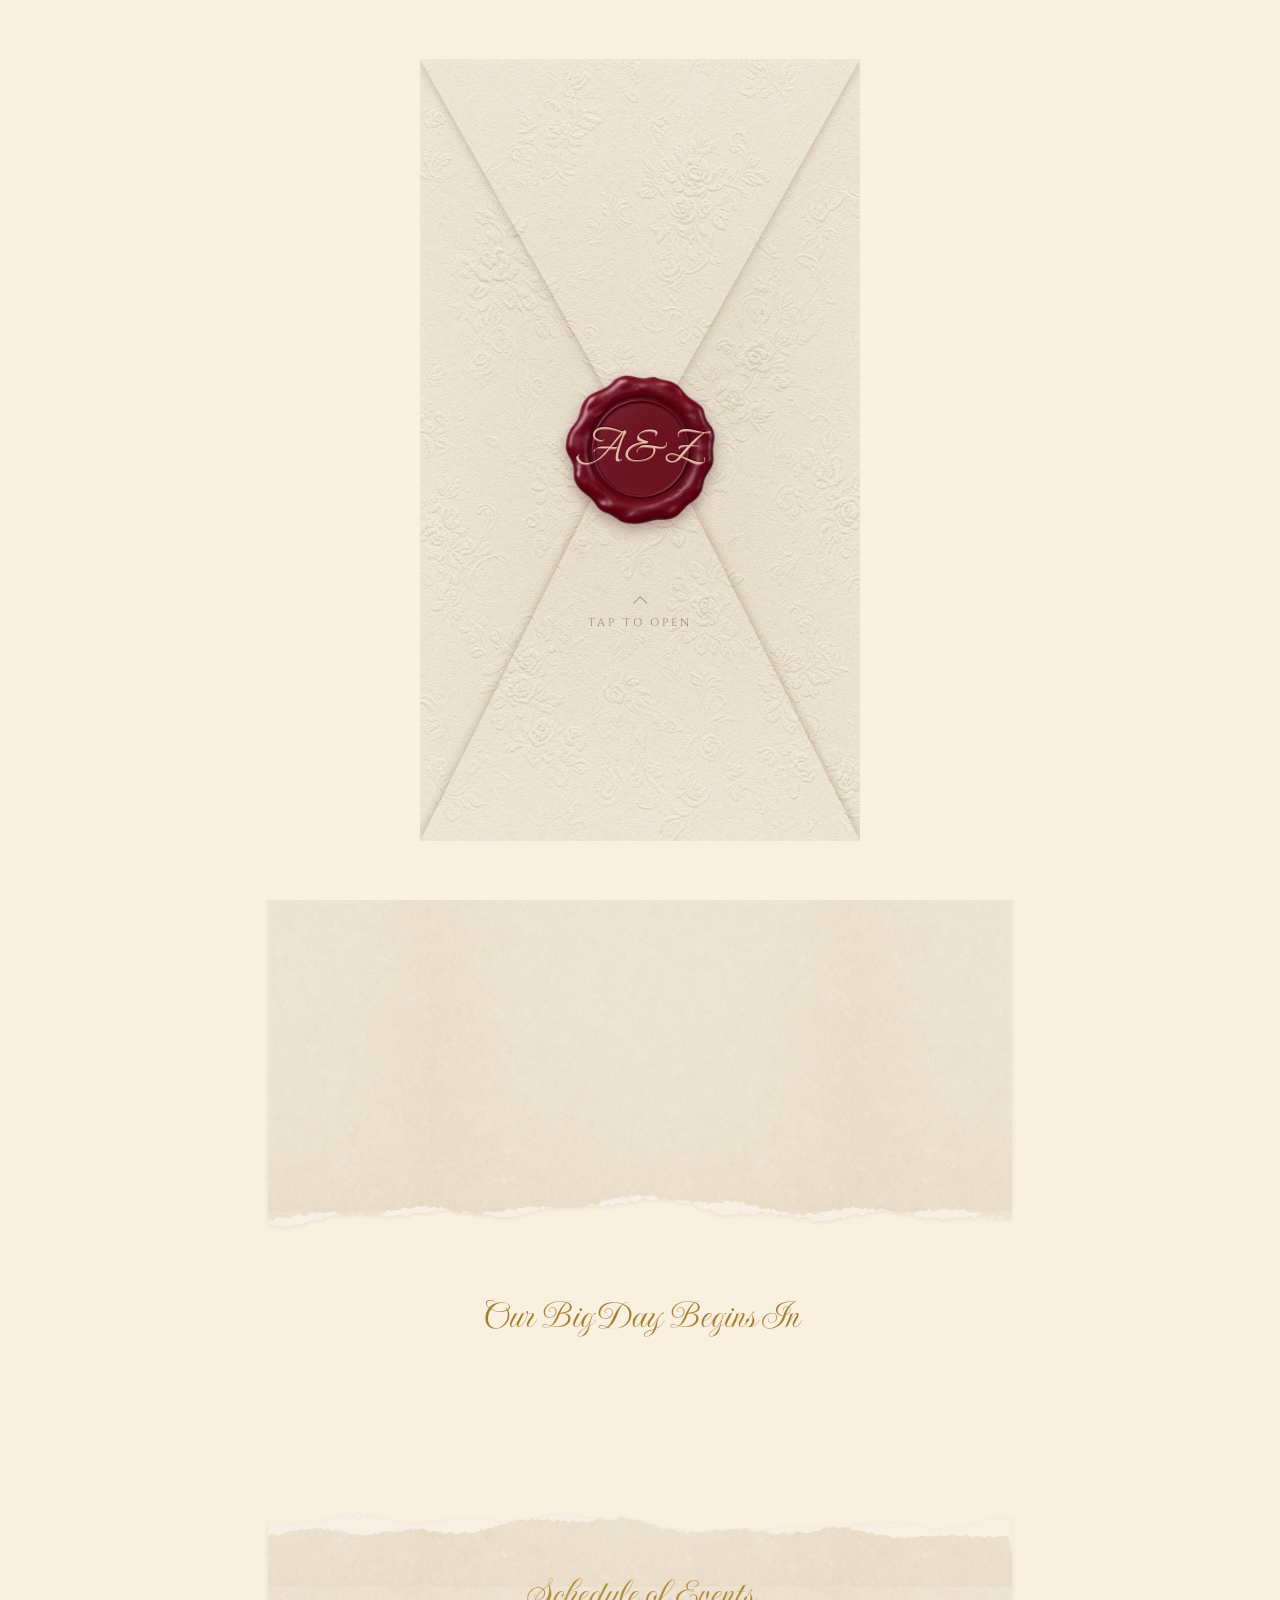
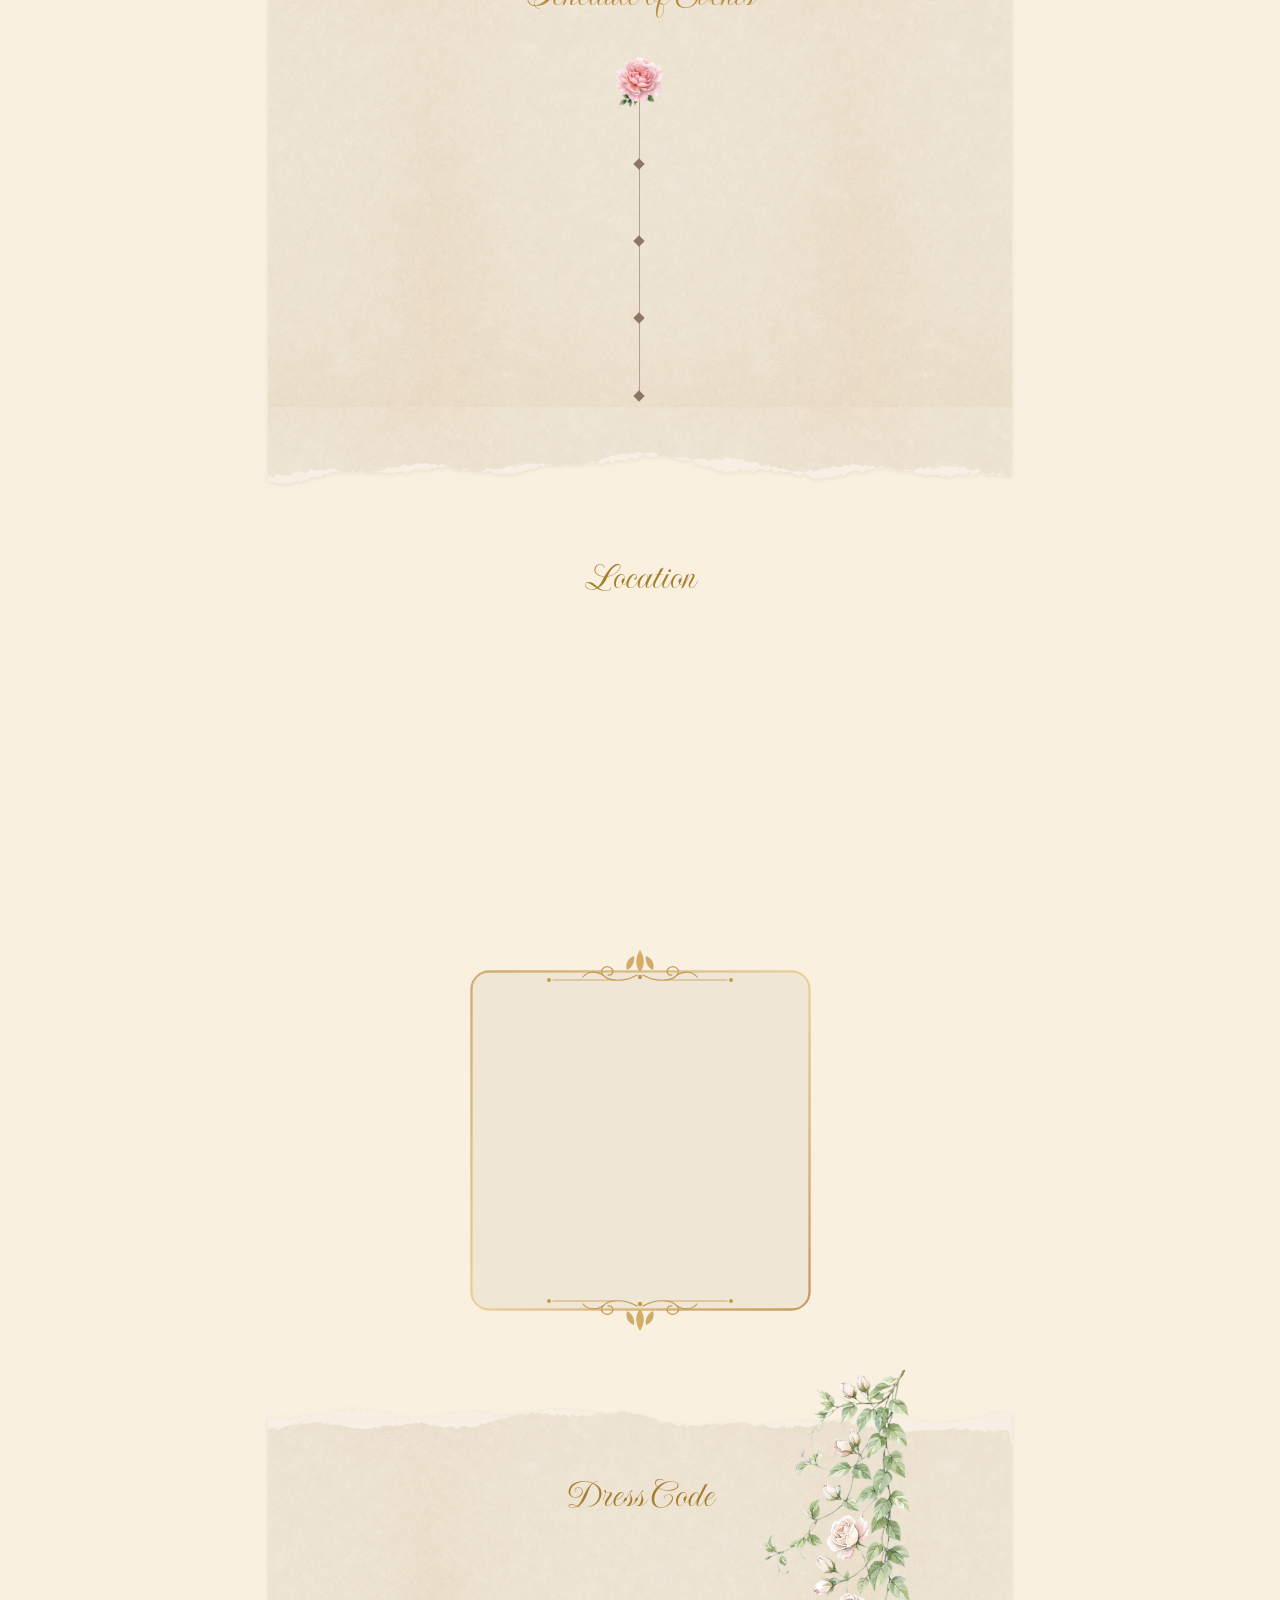
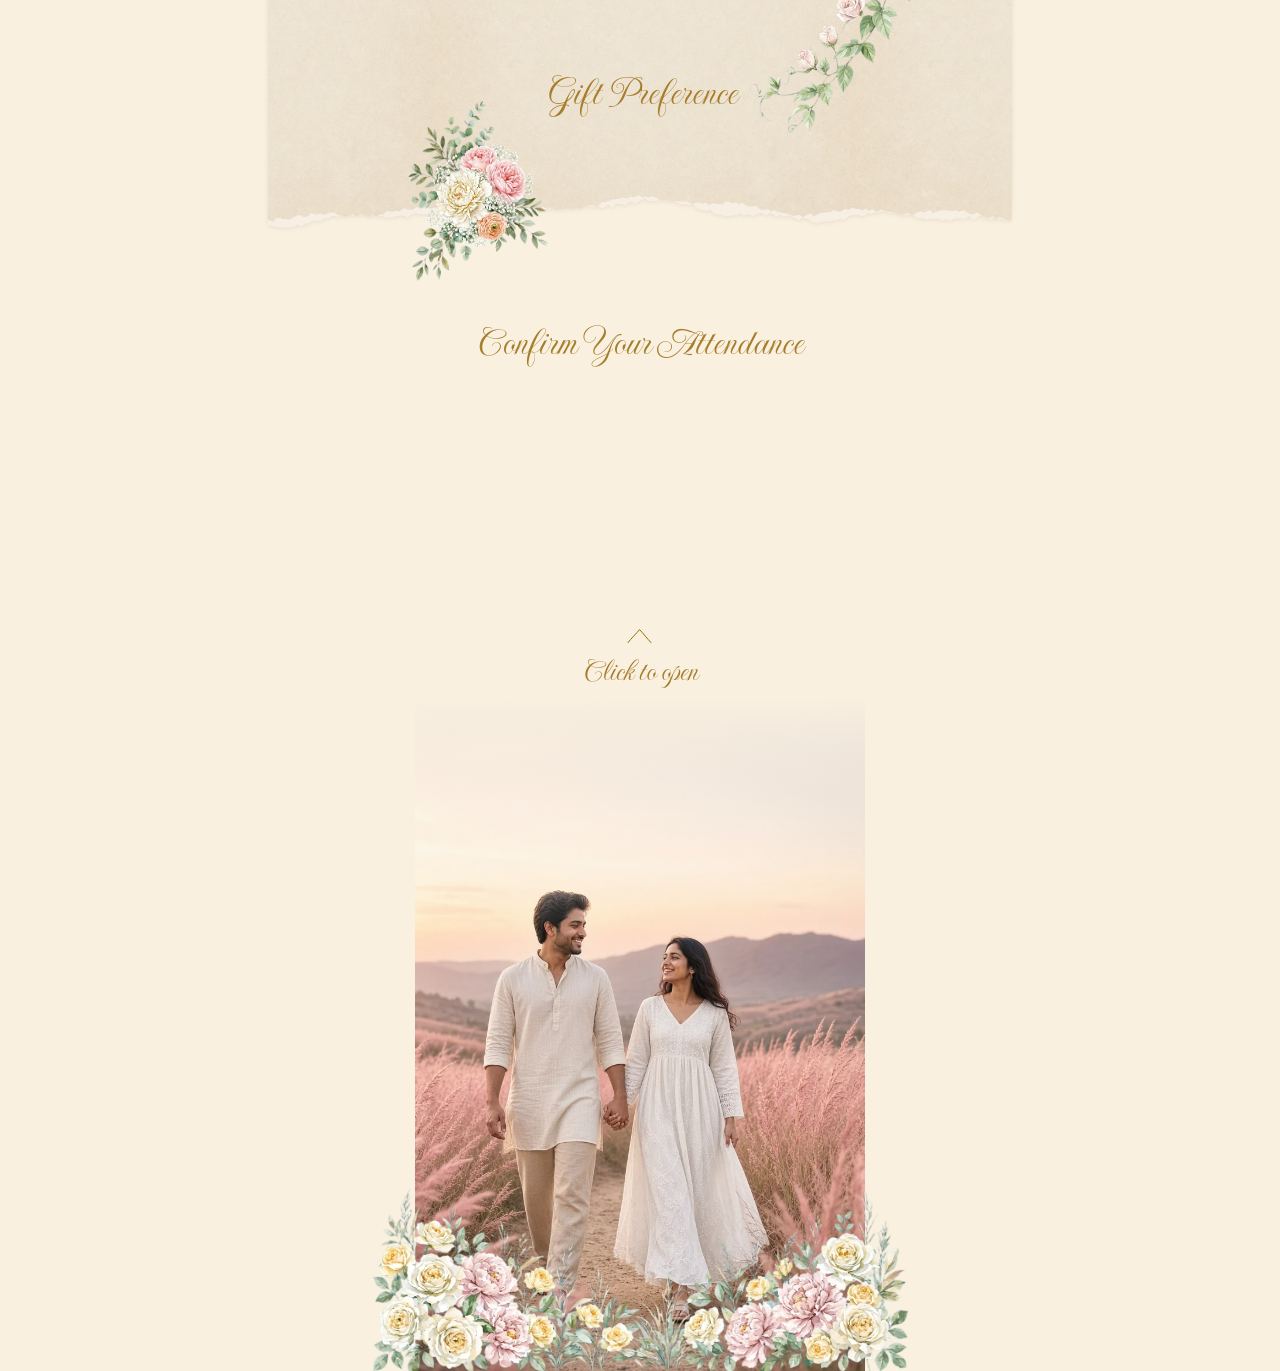
==== commit 6a73fe4a: "Remove music credit line" ====
--- a/index.html
+++ b/index.html
@@ -125,7 +125,7 @@
     <p class="a t-body end-names" data-anim="fadeinup" data-dur="2" data-dist="40" data-bind="names_and">Ayaan and Zoya</p>
     <img class="a sway sway--e end-border" src="assets/img/border.webp" alt="">
   </section>
-  <footer class="credit" id="credit"><span data-bind="music_credit" data-opt></span><br>Artwork &amp; design: original illustrations for Just For You</footer>
+  
 </main>
 
 <!-- ============ RSVP POPUP ============ -->
